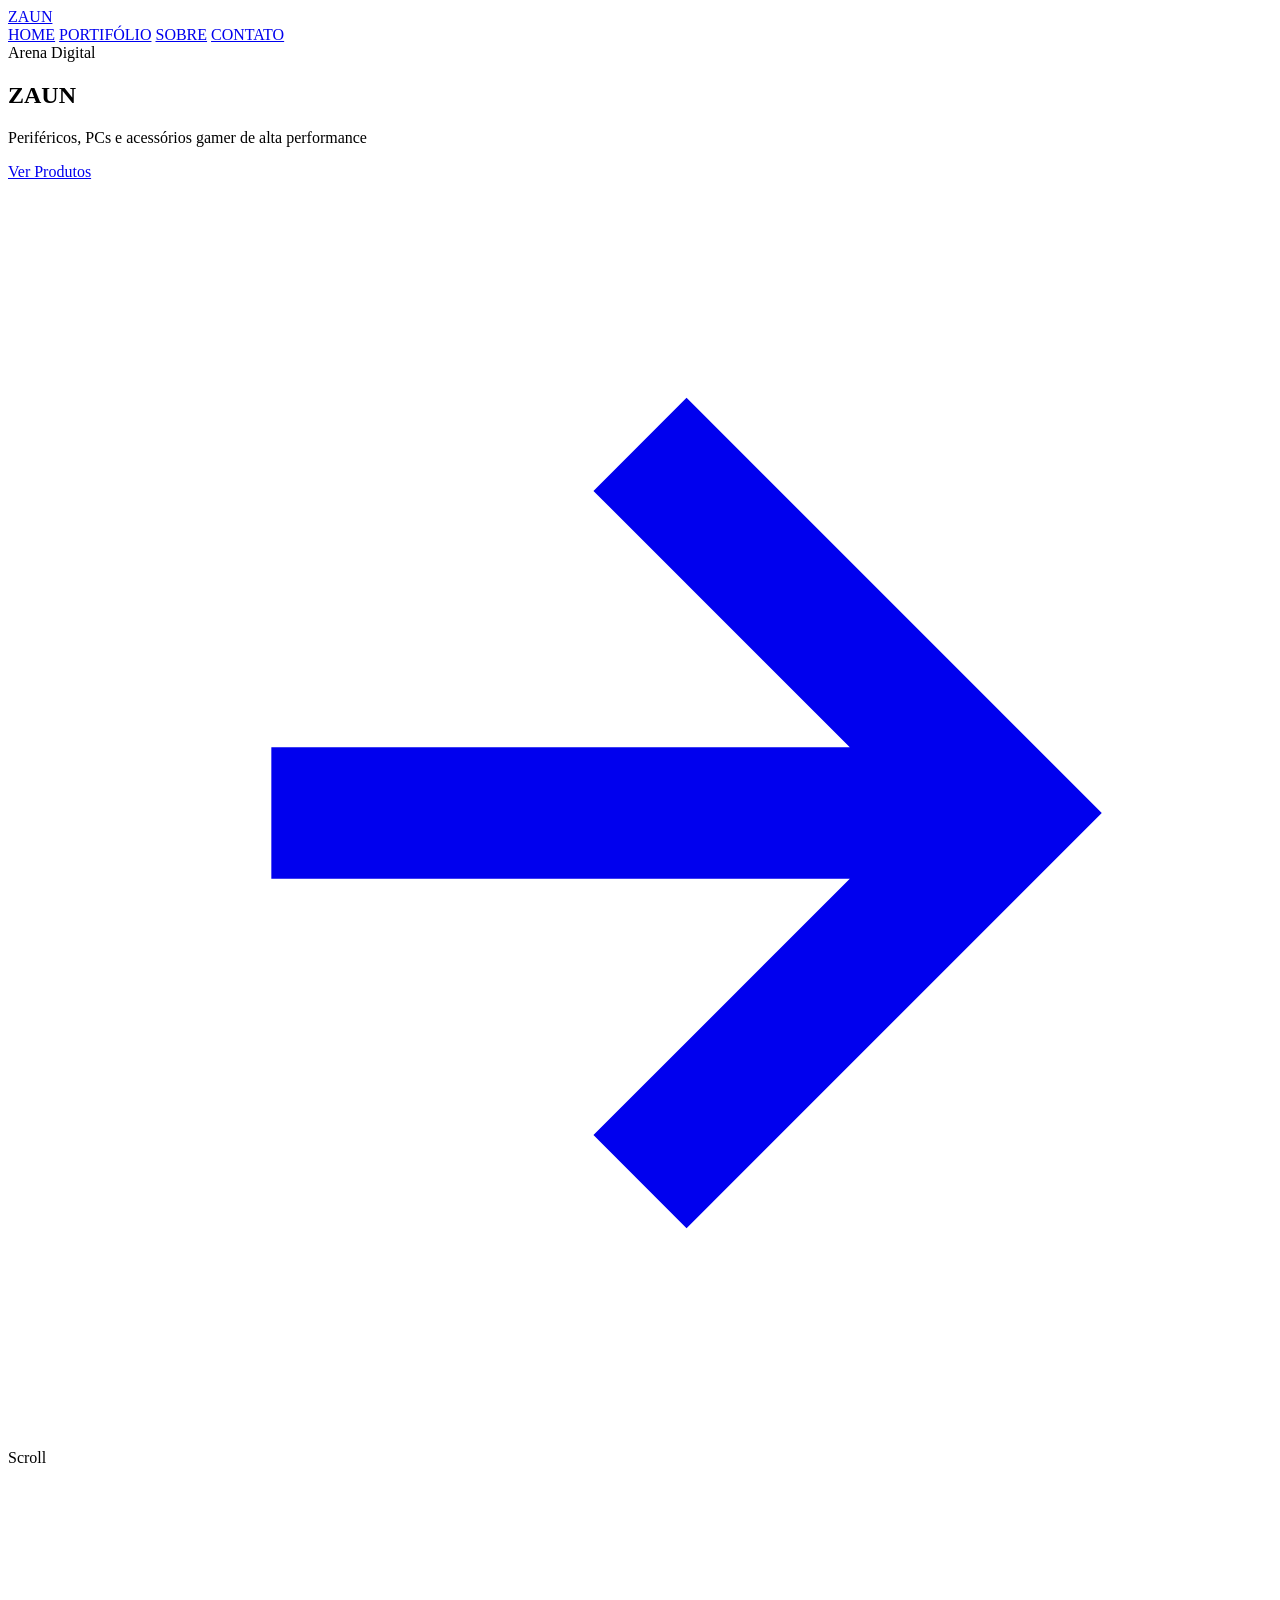
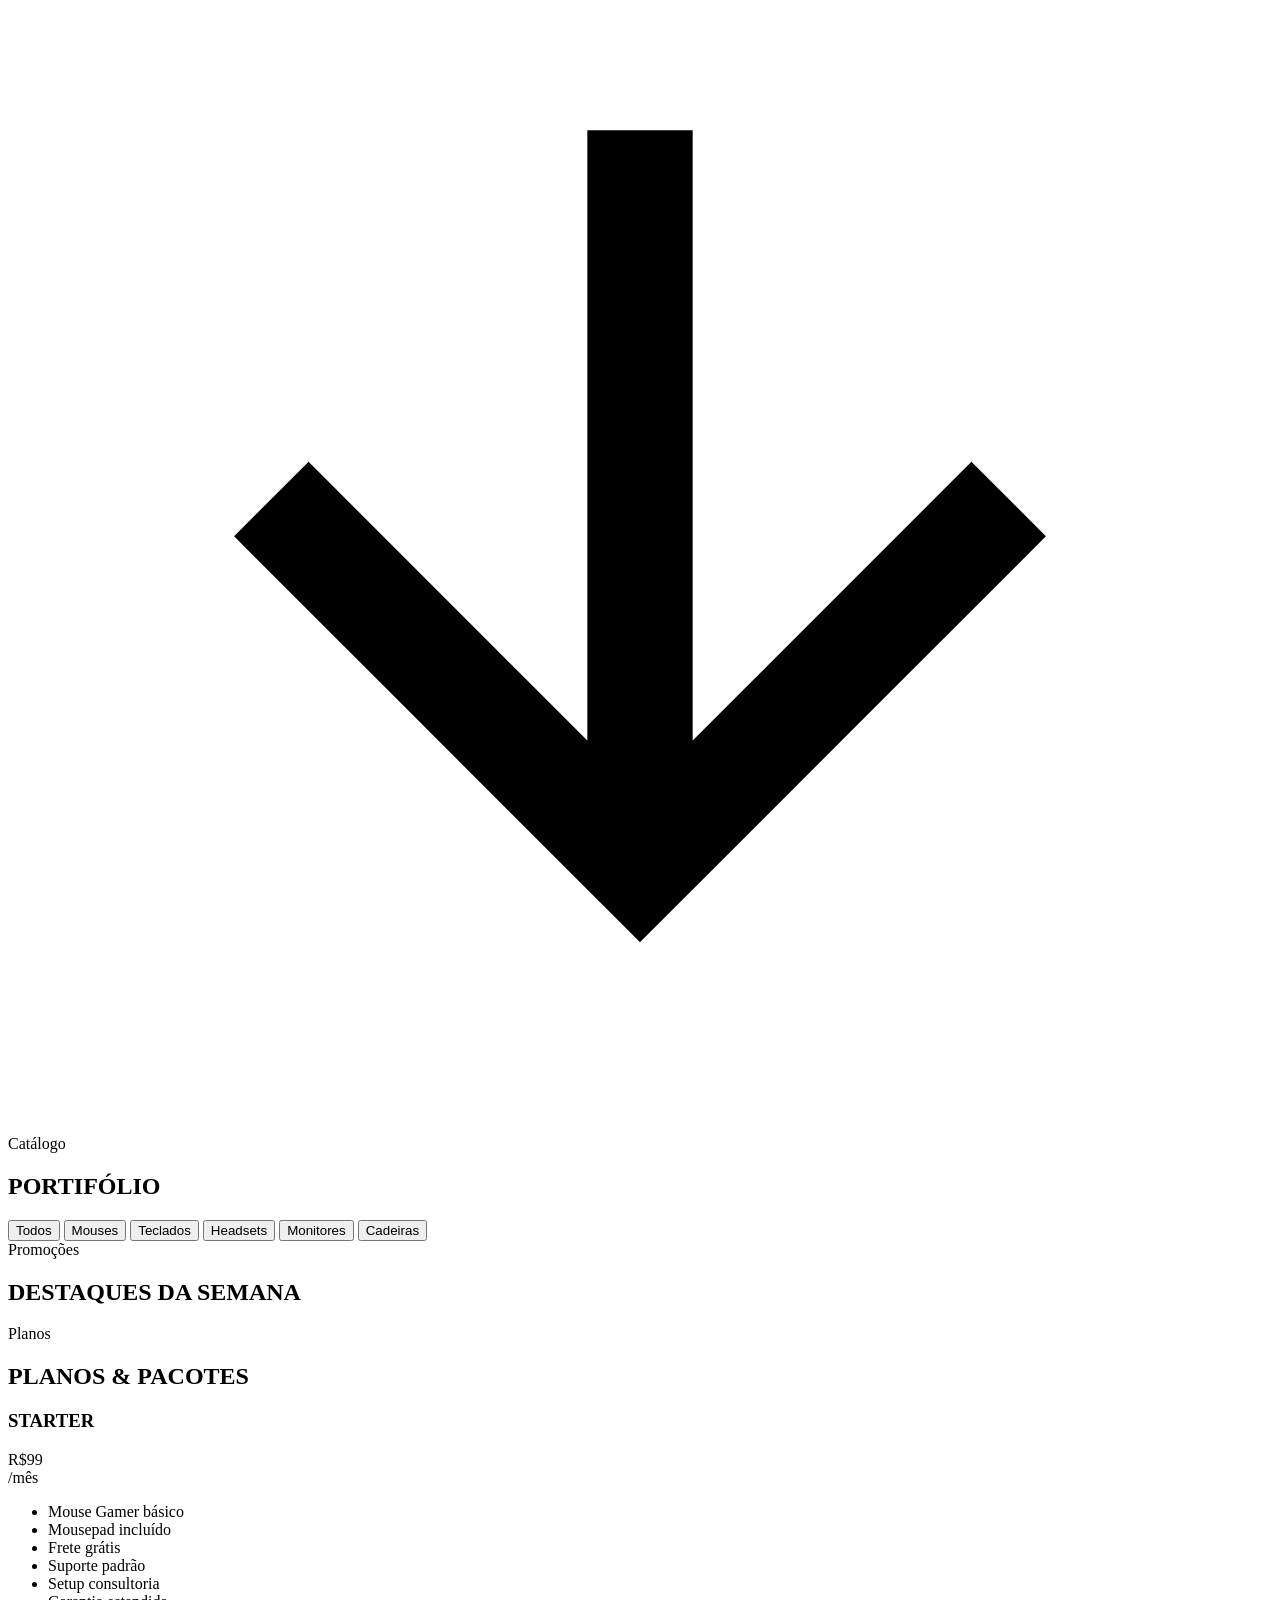
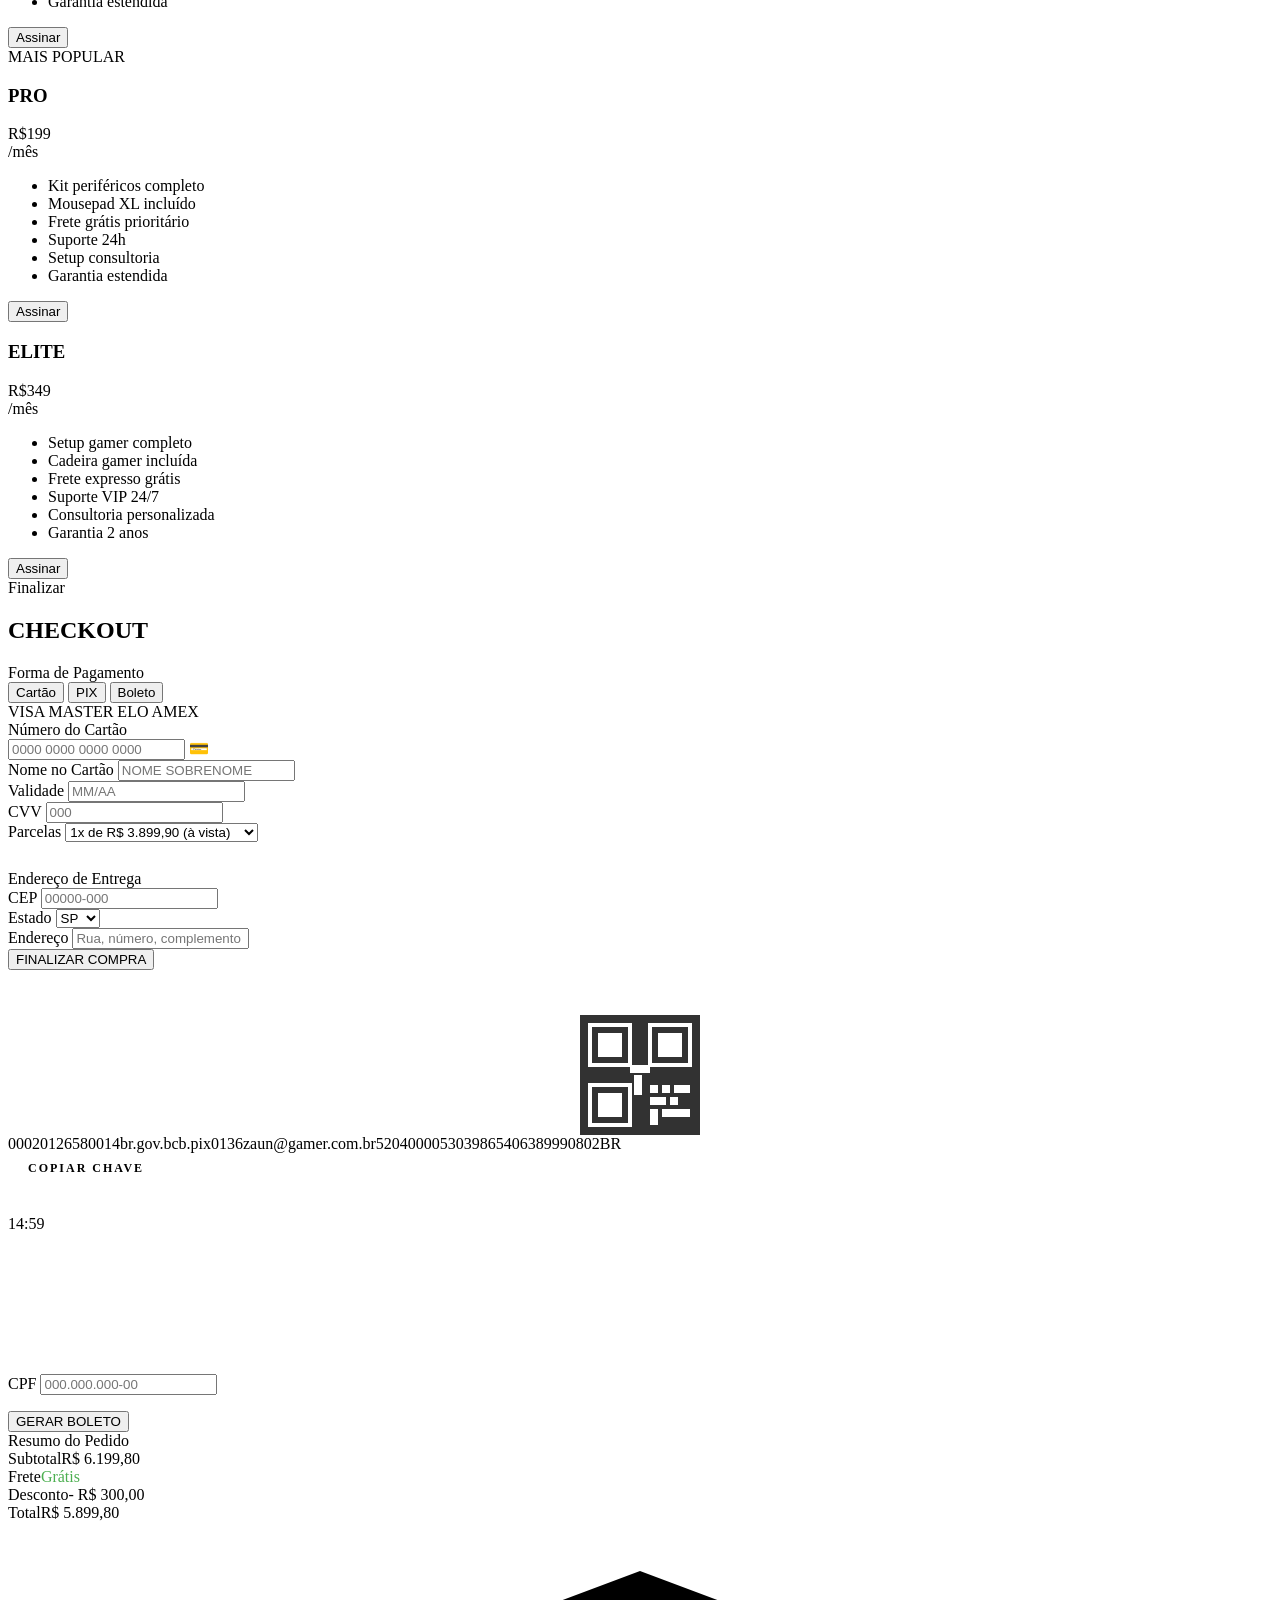
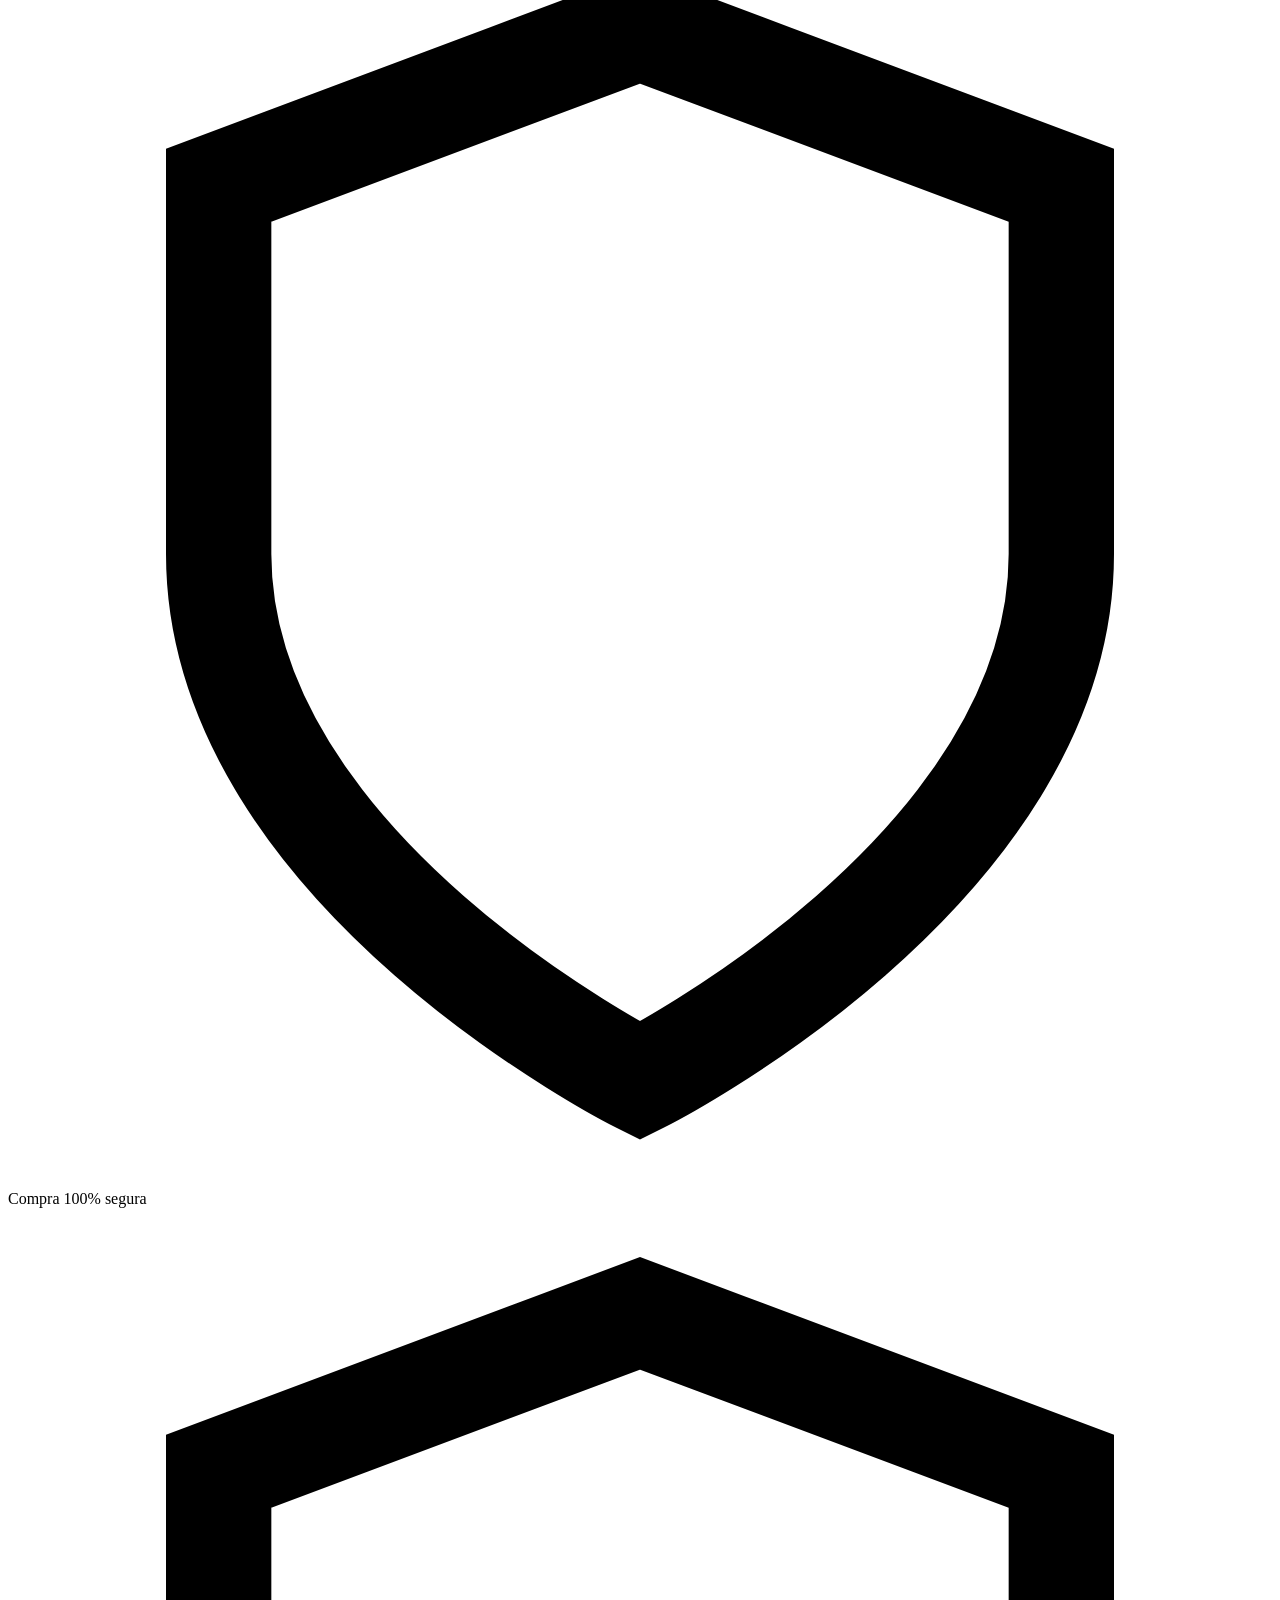
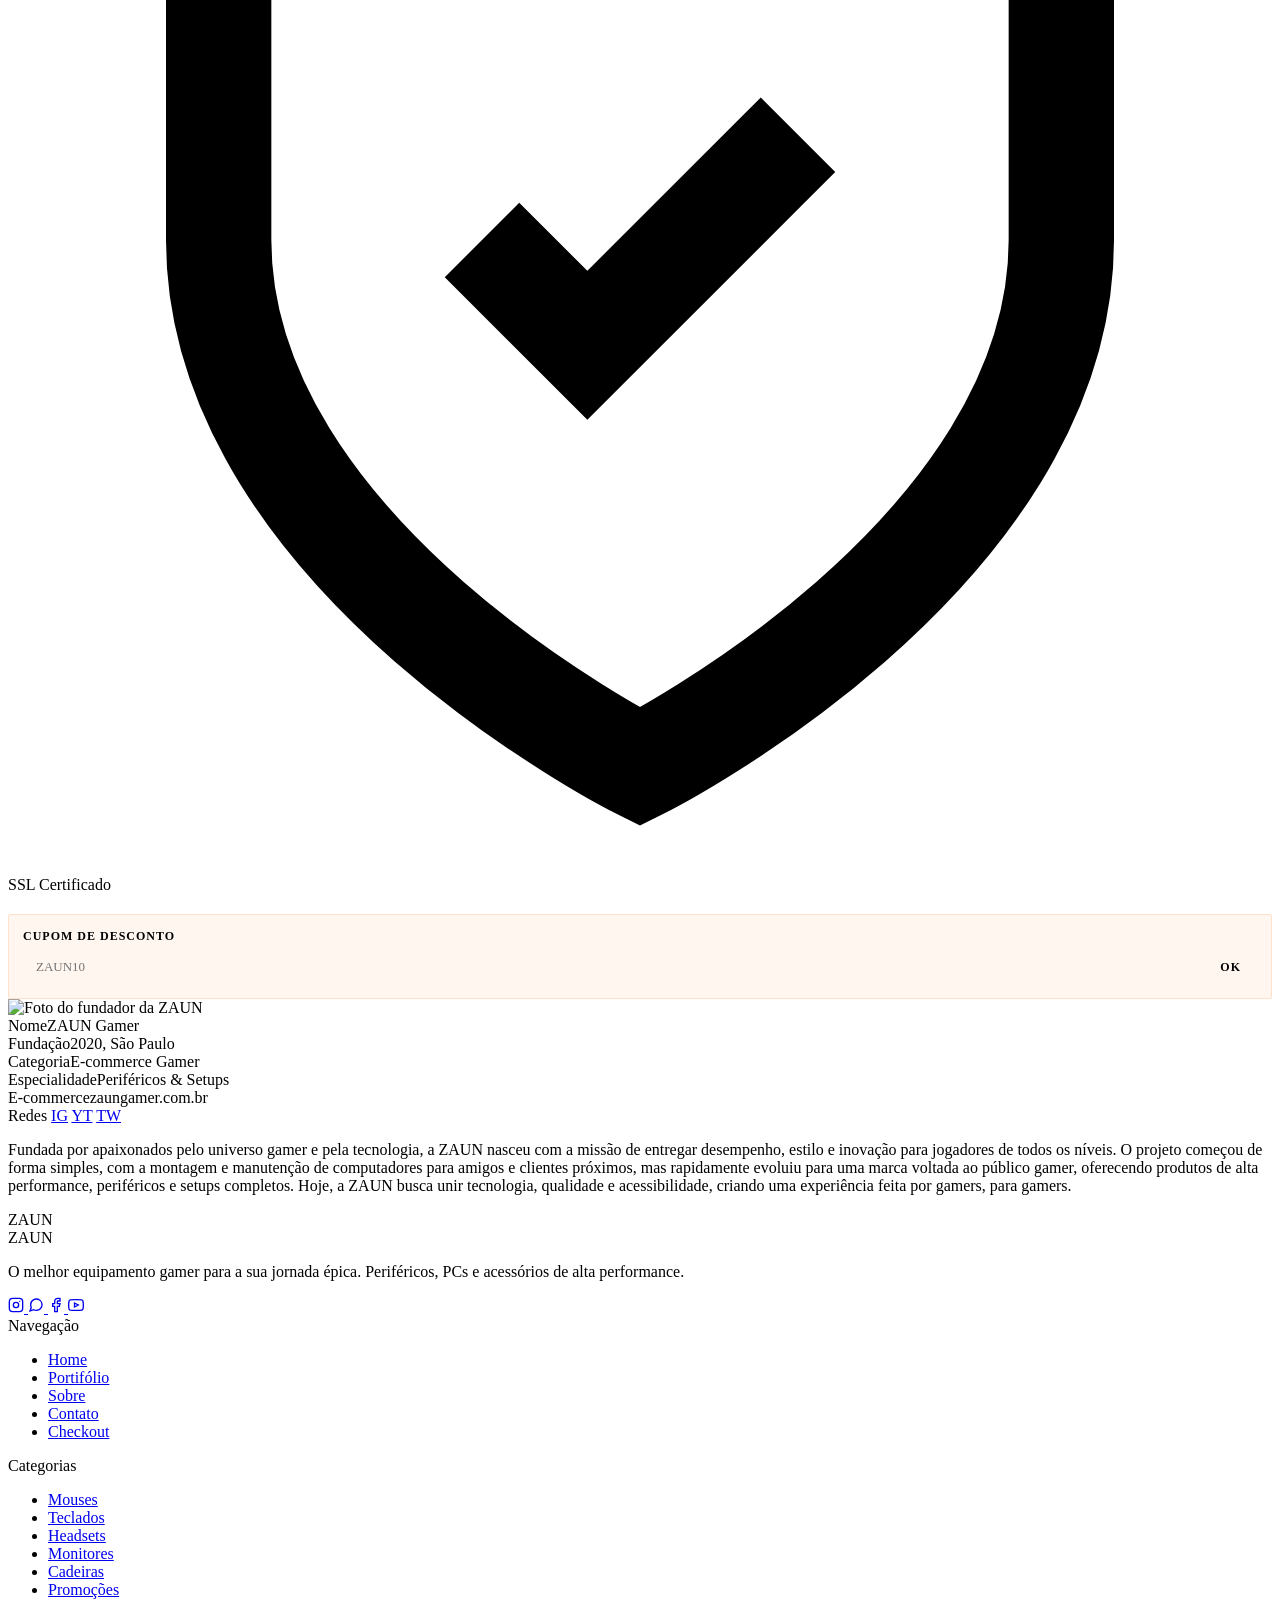
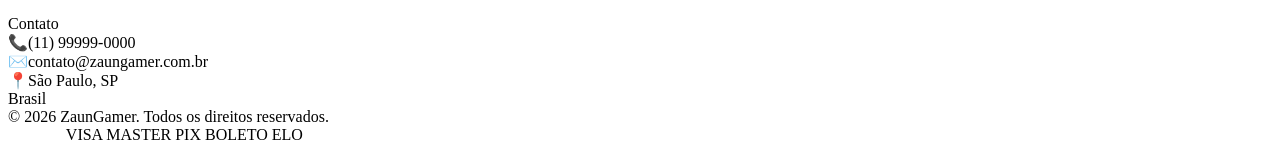
==== index.html @ 7a64accc "feat: adição da pagina inicial" ====
<!DOCTYPE html>
<html lang="pt-BR">
<head>
<meta charset="UTF-8"/>
<meta name="viewport" content="width=device-width, initial-scale=1.0"/>
<title>ZAUN Gamer</title>
<link rel="stylesheet" href="/src/css/style.css"/>
<link href="https://fonts.googleapis.com/css2?family=Righteous&family=Barlow:wght@300;400;500;600;700&family=Barlow+Condensed:wght@400;600;700&display=swap" rel="stylesheet"/>
<script>window.basePath = 'src/assets/';</script>
<script src="src/js/script.js" defer></script>
</head>
<body>

<!-- NAV -->
<nav>
  <a href="index.html" class="nav-logo">ZAUN</a>
  <div class="nav-links">
    <a href="index.html" class="active">HOME</a>
    <a href="./src/pages/portifolio.html">PORTIFÓLIO</a>
    <a href="#sobre">SOBRE</a>
    <a href="./src/pages/contato.html">CONTATO</a>
  </div>
</nav>

<!-- HERO -->
<section id="home">
  <div class="hero-bg"></div>
  <div class="hero-content">
    <div class="hero-tagline">Arena Digital</div>
    <h1 class="hero-title">ZAUN</h1>
    <p class="hero-subtitle">Periféricos, PCs e acessórios gamer de alta performance</p>
    <a href="./src/pages/portifolio.html" class="hero-cta">
      Ver Produtos
      <svg viewBox="0 0 24 24" fill="none" stroke="currentColor" stroke-width="2.5"><path d="M5 12h14M12 5l7 7-7 7"/></svg>
    </a>
  </div>
  <div class="hero-scroll">
    <span>Scroll</span>
    <svg viewBox="0 0 24 24" fill="none" stroke="currentColor" stroke-width="2"><path d="M12 5v14M5 12l7 7 7-7"/></svg>
  </div>
</section>

<!-- PORTFÓLIO -->
<section id="portfolio">
  <div class="section-header">
    <span class="section-tag">Catálogo</span>
    <h2 class="section-title">PORTIFÓLIO</h2>
    <div class="divider-line"></div>
  </div>
  <div class="filter-bar">
    <button class="filter-btn active" onclick="filterProducts('todos',this)">Todos</button>
    <button class="filter-btn" onclick="filterProducts('mouse',this)">Mouses</button>
    <button class="filter-btn" onclick="filterProducts('teclado',this)">Teclados</button>
    <button class="filter-btn" onclick="filterProducts('headset',this)">Headsets</button>
    <button class="filter-btn" onclick="filterProducts('monitor',this)">Monitores</button>
    <button class="filter-btn" onclick="filterProducts('cadeira',this)">Cadeiras</button>
  </div>
  <div class="products-grid" id="productsGrid"></div>
</section>

<!-- DESTAQUES DA SEMANA -->
<section id="destaques">
  <div class="section-header">
    <span class="section-tag">Promoções</span>
    <h2 class="section-title">DESTAQUES DA SEMANA</h2>
    <div class="divider-line"></div>
  </div>
  <div class="destaque-slider" id="destaqueSlider"></div>
</section>

<!-- TABELA DE PREÇOS -->
<section id="pricing">
  <div class="section-header">
    <span class="section-tag">Planos</span>
    <h2 class="section-title">PLANOS & PACOTES</h2>
    <div class="divider-line"></div>
  </div>
  <div class="pricing-grid">
    <div class="pricing-card">
      <h3 class="plan-name">STARTER</h3>
      <div class="plan-price">R$99</div>
      <div class="plan-period">/mês</div>
      <ul class="plan-features">
        <li>Mouse Gamer básico</li>
        <li>Mousepad incluído</li>
        <li>Frete grátis</li>
        <li>Suporte padrão</li>
        <li class="inactive">Setup consultoria</li>
        <li class="inactive">Garantia estendida</li>
      </ul>
      <button class="btn-plan">Assinar</button>
    </div>
    <div class="pricing-card featured">
      <div class="popular-badge">MAIS POPULAR</div>
      <h3 class="plan-name">PRO</h3>
      <div class="plan-price">R$199</div>
      <div class="plan-period">/mês</div>
      <ul class="plan-features">
        <li>Kit periféricos completo</li>
        <li>Mousepad XL incluído</li>
        <li>Frete grátis prioritário</li>
        <li>Suporte 24h</li>
        <li>Setup consultoria</li>
        <li class="inactive">Garantia estendida</li>
      </ul>
      <button class="btn-plan">Assinar</button>
    </div>
    <div class="pricing-card">
      <h3 class="plan-name">ELITE</h3>
      <div class="plan-price">R$349</div>
      <div class="plan-period">/mês</div>
      <ul class="plan-features">
        <li>Setup gamer completo</li>
        <li>Cadeira gamer incluída</li>
        <li>Frete expresso grátis</li>
        <li>Suporte VIP 24/7</li>
        <li>Consultoria personalizada</li>
        <li>Garantia 2 anos</li>
      </ul>
      <button class="btn-plan">Assinar</button>
    </div>
  </div>
</section>

<!-- CHECKOUT -->
<section id="checkout">
  <div class="section-header">
    <span class="section-tag">Finalizar</span>
    <h2 class="section-title">CHECKOUT</h2>
    <div class="divider-line"></div>
  </div>
  <div class="checkout-grid">
    <div class="checkout-left">
      <div class="block-title">Forma de Pagamento</div>
      <div class="pay-methods">
        <button class="pay-tab active" onclick="switchPay('cartao',this)">Cartão</button>
        <button class="pay-tab" onclick="switchPay('pix',this)">PIX</button>
        <button class="pay-tab" onclick="switchPay('boleto',this)">Boleto</button>
      </div>
      <!-- CARTÃO -->
      <div id="payCartao">
        <div class="pay-icons">
          <span class="pay-icon">VISA</span>
          <span class="pay-icon">MASTER</span>
          <span class="pay-icon">ELO</span>
          <span class="pay-icon">AMEX</span>
        </div>
        <div class="form-row full">
          <div class="form-group">
            <label>Número do Cartão</label>
            <div class="card-number-wrap">
              <input type="text" placeholder="0000 0000 0000 0000" maxlength="19" id="cardNum" oninput="formatCard(this)"/>
              <span class="card-chip">💳</span>
            </div>
          </div>
        </div>
        <div class="form-row full">
          <div class="form-group">
            <label>Nome no Cartão</label>
            <input type="text" placeholder="NOME SOBRENOME"/>
          </div>
        </div>
        <div class="form-row">
          <div class="form-group">
            <label>Validade</label>
            <input type="text" placeholder="MM/AA" maxlength="5" oninput="formatDate(this)"/>
          </div>
          <div class="form-group">
            <label>CVV</label>
            <input type="text" placeholder="000" maxlength="4"/>
          </div>
        </div>
        <div class="form-row full">
          <div class="form-group">
            <label>Parcelas</label>
            <select>
              <option>1x de R$ 3.899,90 (à vista)</option>
              <option>2x de R$ 1.949,95 sem juros</option>
              <option>3x de R$ 1.299,97 sem juros</option>
              <option>5x de R$ 779,98 sem juros</option>
              <option>10x de R$ 389,99 sem juros</option>
              <option>12x de R$ 324,99 sem juros</option>
            </select>
          </div>
        </div>
        <div class="block-title" style="margin-top:28px;">Endereço de Entrega</div>
        <div class="form-row">
          <div class="form-group">
            <label>CEP</label>
            <input type="text" placeholder="00000-000" maxlength="9"/>
          </div>
          <div class="form-group">
            <label>Estado</label>
            <select><option>SP</option><option>RJ</option><option>MG</option><option>RS</option></select>
          </div>
        </div>
        <div class="form-row full">
          <div class="form-group">
            <label>Endereço</label>
            <input type="text" placeholder="Rua, número, complemento"/>
          </div>
        </div>
        <button class="btn-checkout">FINALIZAR COMPRA</button>
      </div>
      <!-- PIX -->
      <div id="payPix" class="pix-section">
        <p style="font-size:13px;color:rgba(255,255,255,0.5);margin-bottom:16px;">Escaneie o QR Code ou copie a chave PIX:</p>
        <svg width="120" height="120" viewBox="0 0 120 120" style="margin:0 auto;display:block;filter:invert(1);opacity:0.8;">
          <rect width="120" height="120" fill="white"/>
          <rect x="10" y="10" width="40" height="40" fill="none" stroke="black" stroke-width="4"/>
          <rect x="18" y="18" width="24" height="24" fill="black"/>
          <rect x="70" y="10" width="40" height="40" fill="none" stroke="black" stroke-width="4"/>
          <rect x="78" y="18" width="24" height="24" fill="black"/>
          <rect x="10" y="70" width="40" height="40" fill="none" stroke="black" stroke-width="4"/>
          <rect x="18" y="78" width="24" height="24" fill="black"/>
          <rect x="70" y="70" width="8" height="8" fill="black"/>
          <rect x="82" y="70" width="8" height="8" fill="black"/>
          <rect x="94" y="70" width="16" height="8" fill="black"/>
          <rect x="70" y="82" width="16" height="8" fill="black"/>
          <rect x="90" y="82" width="8" height="8" fill="black"/>
          <rect x="70" y="94" width="8" height="16" fill="black"/>
          <rect x="82" y="94" width="28" height="8" fill="black"/>
          <rect x="50" y="50" width="20" height="8" fill="black"/>
          <rect x="54" y="60" width="8" height="20" fill="black"/>
        </svg>
        <div class="pix-code">00020126580014br.gov.bcb.pix0136zaun@gamer.com.br5204000053039865406389990802BR</div>
        <button style="background:transparent;border:1px solid var(--orange);color:var(--orange);padding:8px 20px;font-family:var(--font-cond);font-size:12px;font-weight:700;letter-spacing:2px;cursor:pointer;border-radius:2px;margin-bottom:16px;">COPIAR CHAVE</button>
        <div style="font-size:12px;color:rgba(255,255,255,0.4);">Aguardando pagamento...</div>
        <div class="pix-timer" id="pixTimer">14:59</div>
        <div style="font-size:11px;color:rgba(255,255,255,0.3);">O código expira em</div>
      </div>
      <!-- BOLETO -->
      <div id="payBoleto" class="boleto-section">
        <p style="font-size:13px;color:rgba(255,255,255,0.5);margin-bottom:16px;">Seu boleto será gerado após confirmação.</p>
        <div style="font-size:12px;color:rgba(255,255,255,0.35);line-height:1.8;">
          ✓ Vencimento em 3 dias úteis<br>
          ✓ Compensação em até 2 dias úteis<br>
          ✓ Disponível em qualquer banco
        </div>
        <div class="form-row full" style="margin-top:20px;">
          <div class="form-group">
            <label>CPF</label>
            <input type="text" placeholder="000.000.000-00" maxlength="14"/>
          </div>
        </div>
        <button class="btn-checkout" style="margin-top:16px;">GERAR BOLETO</button>
      </div>
    </div>
    <!-- RIGHT: Resumo -->
    <div class="checkout-right">
      <div class="block-title">Resumo do Pedido</div>
      <div id="orderItems"></div>
      <div class="order-totals">
        <div class="total-row"><span>Subtotal</span><span>R$ 6.199,80</span></div>
        <div class="total-row"><span>Frete</span><span style="color:#4caf50;">Grátis</span></div>
        <div class="total-row"><span>Desconto</span><span style="color:var(--orange-light);">- R$ 300,00</span></div>
        <div class="total-row main"><span>Total</span><span>R$ 5.899,80</span></div>
      </div>
      <div class="security-badges">
        <div class="sec-badge">
          <svg viewBox="0 0 24 24" fill="none" stroke="currentColor" stroke-width="2"><path d="M12 22s8-4 8-10V5l-8-3-8 3v7c0 6 8 10 8 10z"/></svg>
          Compra 100% segura
        </div>
        <div class="sec-badge">
          <svg viewBox="0 0 24 24" fill="none" stroke="currentColor" stroke-width="2"><path d="M12 22s8-4 8-10V5l-8-3-8 3v7c0 6 8 10 8 10z"/><path d="M9 12l2 2 4-4"/></svg>
          SSL Certificado
        </div>
      </div>
      <div style="margin-top:20px;padding:14px;background:rgba(255,107,0,0.06);border:1px solid rgba(255,107,0,0.15);border-radius:2px;">
        <div style="font-family:var(--font-cond);font-size:12px;font-weight:700;letter-spacing:1px;color:var(--orange);margin-bottom:6px;">CUPOM DE DESCONTO</div>
        <div style="display:flex;gap:8px;">
          <input type="text" placeholder="ZAUN10" style="flex:1;background:rgba(255,255,255,0.04);border:1px solid rgba(255,255,255,0.1);border-radius:2px;padding:8px 12px;color:var(--white);font-family:var(--font-body);font-size:13px;outline:none;"/>
          <button style="padding:8px 16px;background:var(--orange);color:var(--dark);font-family:var(--font-cond);font-size:12px;font-weight:700;letter-spacing:1px;border:none;border-radius:2px;cursor:pointer;">OK</button>
        </div>
      </div>
    </div>
  </div>
</section>

<!-- SOBRE -->
<section id="sobre" class="sobre-section">
  <div class="sobre-left">
    <div class="sobre-img-wrap">
      <img src="src/assets/sobre-homem.jpg" alt="Foto do fundador da ZAUN" class="sobre-img"/>
      <div class="sobre-img-placeholder"></div>
    </div>
    <div class="sobre-info-card">
      <div class="sobre-info-row"><span class="info-label">Nome</span><span class="info-value">ZAUN Gamer</span></div>
      <div class="sobre-info-row"><span class="info-label">Fundação</span><span class="info-value">2020, São Paulo</span></div>
      <div class="sobre-info-row"><span class="info-label">Categoria</span><span class="info-value">E-commerce Gamer</span></div>
      <div class="sobre-info-row"><span class="info-label">Especialidade</span><span class="info-value">Periféricos & Setups</span></div>
      <div class="sobre-info-row"><span class="info-label">E-commerce</span><span class="info-value">zaungamer.com.br</span></div>
      <div class="sobre-info-row"><span class="info-label">Redes</span>
        <span class="info-value">
          <a href="#" class="sobre-social">IG</a>
          <a href="#" class="sobre-social">YT</a>
          <a href="#" class="sobre-social">TW</a>
        </span>
      </div>
    </div>
    <div class="sobre-texto">
      <p>Fundada por apaixonados pelo universo gamer e pela tecnologia, a ZAUN nasceu com a missão de entregar desempenho, estilo e inovação para jogadores de todos os níveis. O projeto começou de forma simples, com a montagem e manutenção de computadores para amigos e clientes próximos, mas rapidamente evoluiu para uma marca voltada ao público gamer, oferecendo produtos de alta performance, periféricos e setups completos. Hoje, a ZAUN busca unir tecnologia, qualidade e acessibilidade, criando uma experiência feita por gamers, para gamers.</p>
    </div>
  </div>
  <div class="sobre-right">
    <div class="sobre-bg-glow"></div>
    <div class="sobre-logo-giant">ZAUN</div>
  </div>
</section>

<!-- FOOTER -->
<footer>
  <div class="footer-grid">
    <div class="footer-brand">
      <div class="footer-logo">ZAUN</div>
      <p class="footer-desc">O melhor equipamento gamer para a sua jornada épica. Periféricos, PCs e acessórios de alta performance.</p>
      <div class="social-links">
        <a href="#" class="social-btn" aria-label="Instagram">
          <svg width="16" height="16" viewBox="0 0 24 24" fill="none" stroke="currentColor" stroke-width="2"><rect x="2" y="2" width="20" height="20" rx="5"/><circle cx="12" cy="12" r="4"/><circle cx="17.5" cy="6.5" r="1" fill="currentColor" stroke="none"/></svg>
        </a>
        <a href="#" class="social-btn" aria-label="WhatsApp">
          <svg width="16" height="16" viewBox="0 0 24 24" fill="none" stroke="currentColor" stroke-width="2"><path d="M21 11.5a8.38 8.38 0 0 1-.9 3.8 8.5 8.5 0 0 1-7.6 4.7 8.38 8.38 0 0 1-3.8-.9L3 21l1.9-5.7a8.38 8.38 0 0 1-.9-3.8 8.5 8.5 0 0 1 4.7-7.6 8.38 8.38 0 0 1 3.8-.9h.5a8.48 8.48 0 0 1 8 8v.5z"/></svg>
        </a>
        <a href="#" class="social-btn" aria-label="Facebook">
          <svg width="16" height="16" viewBox="0 0 24 24" fill="none" stroke="currentColor" stroke-width="2"><path d="M18 2h-3a5 5 0 0 0-5 5v3H7v4h3v8h4v-8h3l1-4h-4V7a1 1 0 0 1 1-1h3z"/></svg>
        </a>
        <a href="#" class="social-btn" aria-label="YouTube">
          <svg width="16" height="16" viewBox="0 0 24 24" fill="none" stroke="currentColor" stroke-width="2"><path d="M22.54 6.42a2.78 2.78 0 0 0-1.95-1.96C18.88 4 12 4 12 4s-6.88 0-8.59.46a2.78 2.78 0 0 0-1.95 1.96A29 29 0 0 0 1 12a29 29 0 0 0 .46 5.58A2.78 2.78 0 0 0 3.41 19.6C5.12 20 12 20 12 20s6.88 0 8.59-.46a2.78 2.78 0 0 0 1.95-1.95A29 29 0 0 0 23 12a29 29 0 0 0-.46-5.58z"/><polygon points="9.75 15.02 15.5 12 9.75 8.98 9.75 15.02"/></svg>
        </a>
      </div>
    </div>
    <div>
      <div class="footer-col-title">Navegação</div>
      <ul class="footer-links">
        <li><a href="index.html">Home</a></li>
        <li><a href="./src/pages/portifolio.html">Portifólio</a></li>
        <li><a href="./src/pages/sobre.html">Sobre</a></li>
        <li><a href="./src/pages/contato.html">Contato</a></li>
        <li><a href="#checkout">Checkout</a></li>
      </ul>
    </div>
    <div>
      <div class="footer-col-title">Categorias</div>
      <ul class="footer-links">
        <li><a href="#">Mouses</a></li>
        <li><a href="#">Teclados</a></li>
        <li><a href="#">Headsets</a></li>
        <li><a href="#">Monitores</a></li>
        <li><a href="#">Cadeiras</a></li>
        <li><a href="#">Promoções</a></li>
      </ul>
    </div>
    <div>
      <div class="footer-col-title">Contato</div>
      <div class="footer-contact-item"><span class="contact-icon">📞</span><span class="contact-text">(11) 99999-0000</span></div>
      <div class="footer-contact-item"><span class="contact-icon">✉️</span><span class="contact-text">contato@zaungamer.com.br</span></div>
      <div class="footer-contact-item"><span class="contact-icon">📍</span><span class="contact-text">São Paulo, SP<br>Brasil</span></div>
    </div>
  </div>
  <div class="footer-bottom">
    <span class="copyright">© 2026 ZaunGamer. Todos os direitos reservados.</span>
    <div class="footer-payments">
      <span style="font-size:11px;color:rgba(255,255,255,0.2);margin-right:4px;">Aceitamos:</span>
      <span class="payment-badge">VISA</span>
      <span class="payment-badge">MASTER</span>
      <span class="payment-badge">PIX</span>
      <span class="payment-badge">BOLETO</span>
      <span class="payment-badge">ELO</span>
    </div>
  </div>
</footer>
</body>
</html>
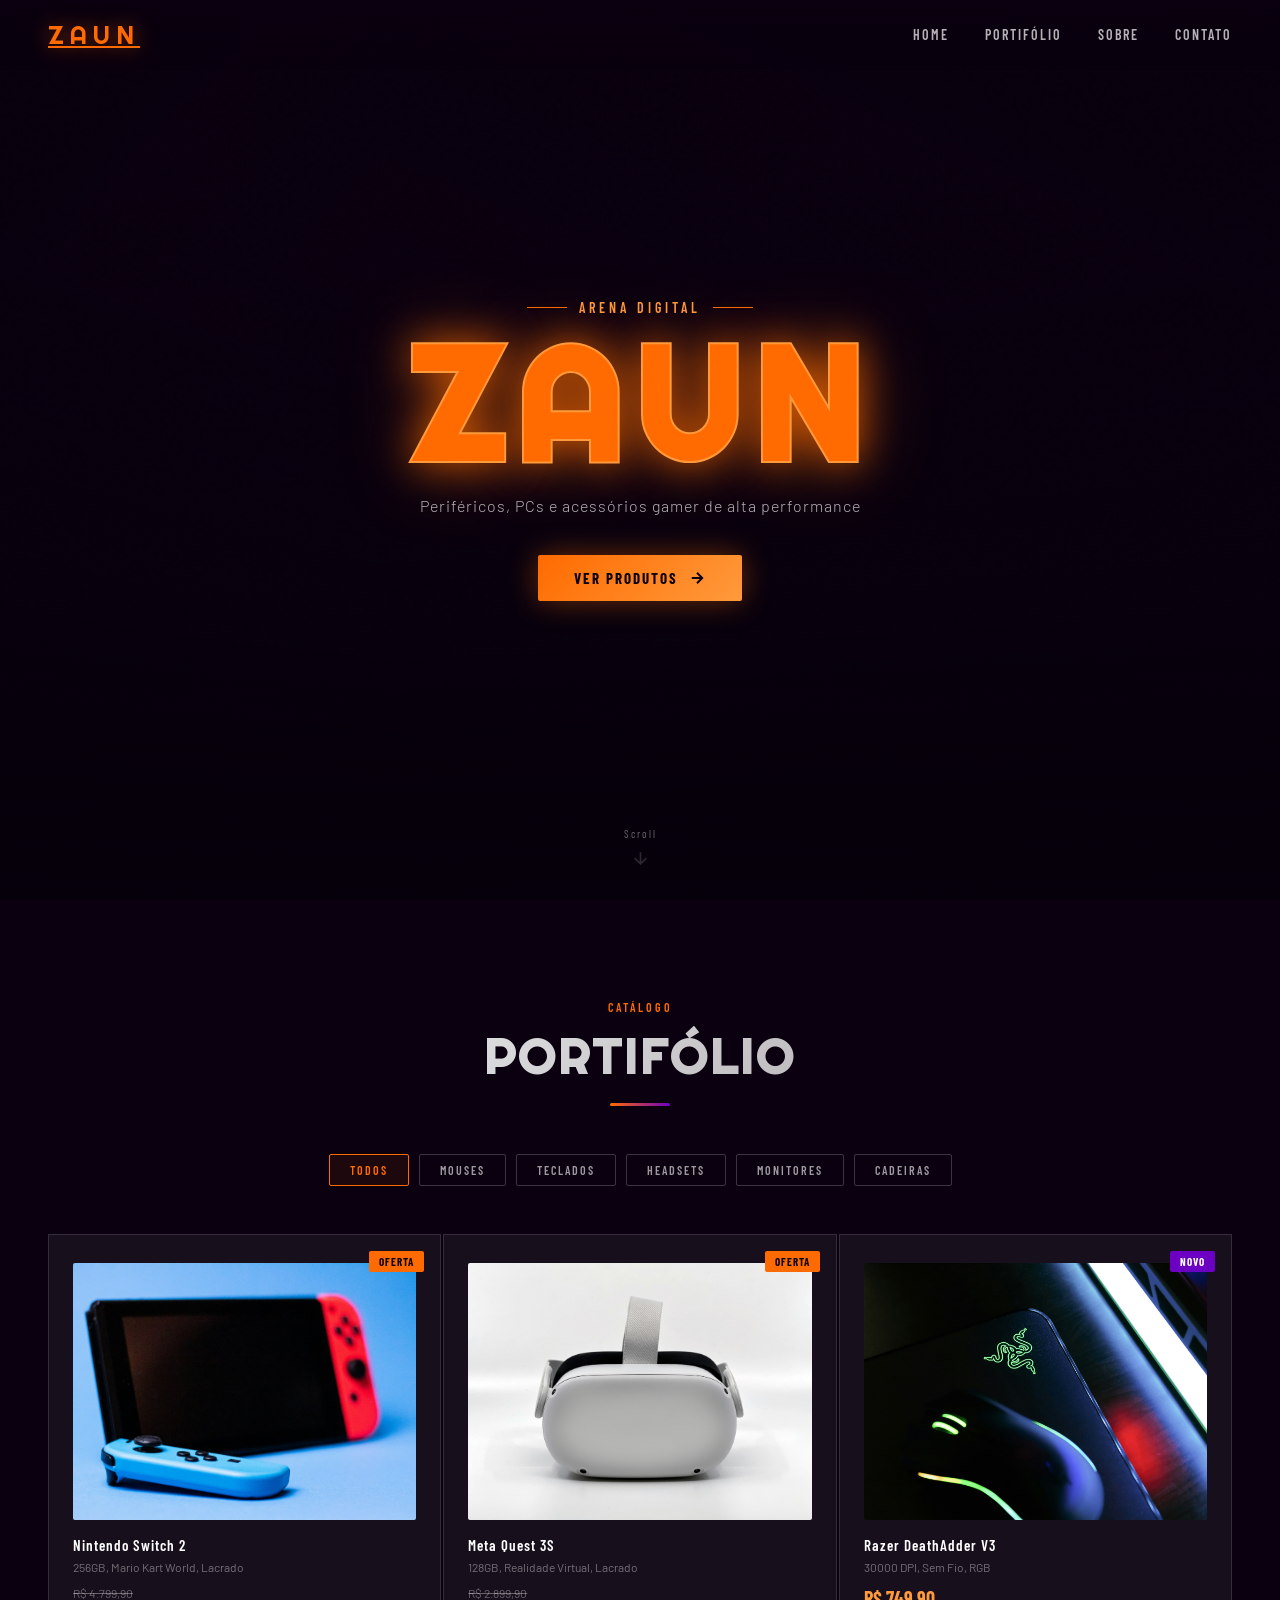
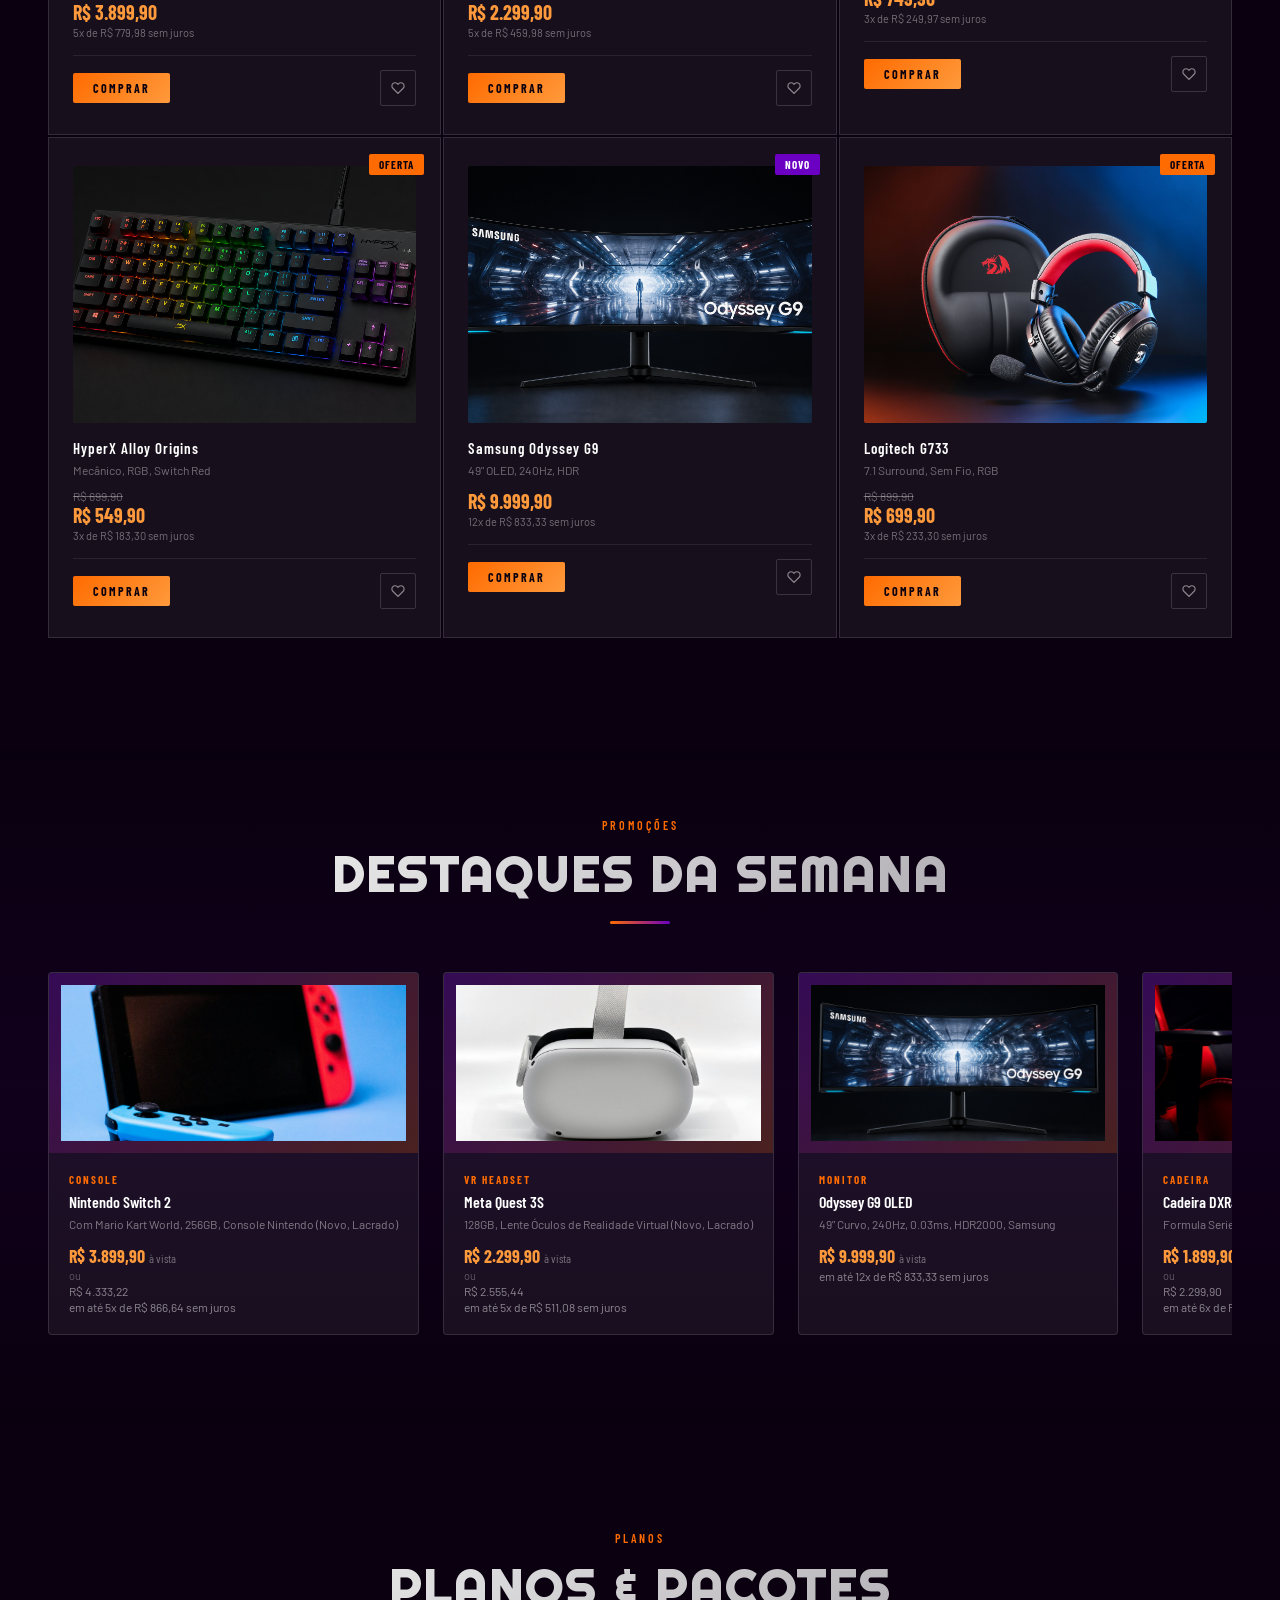
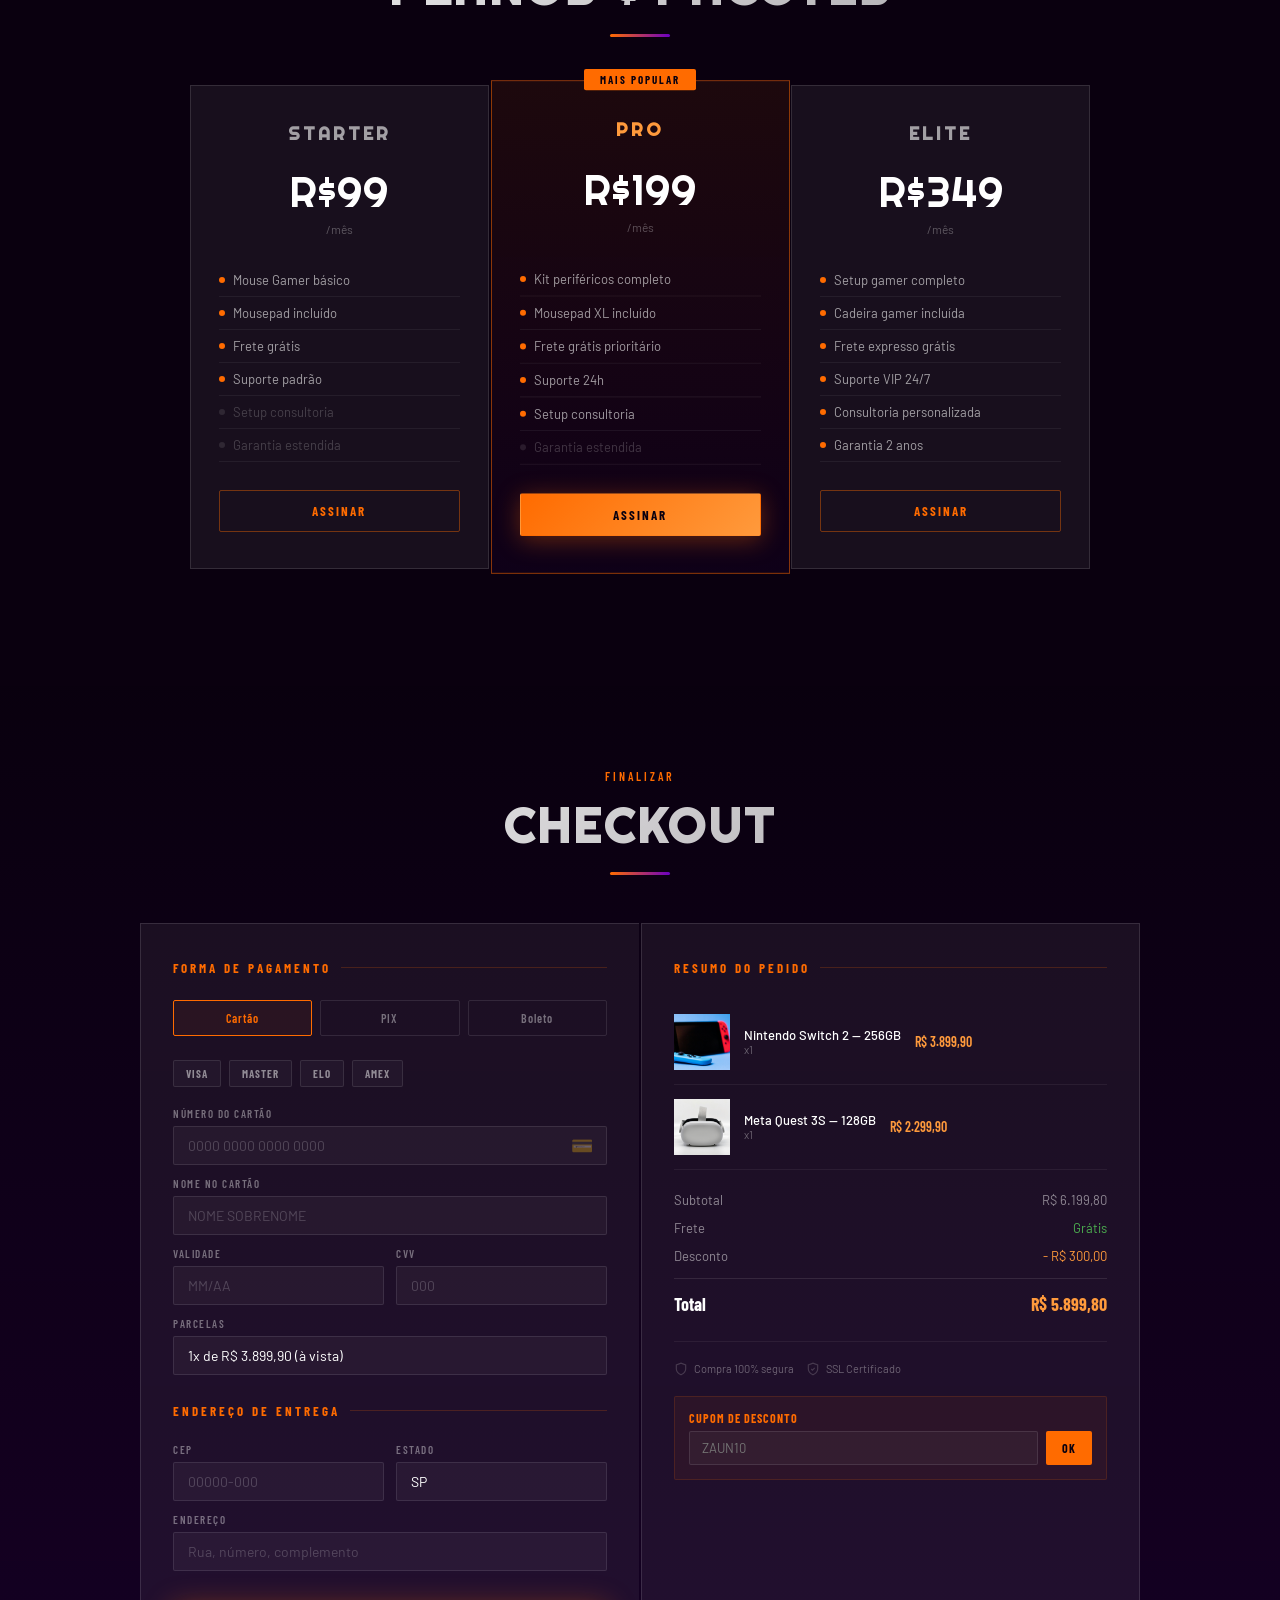
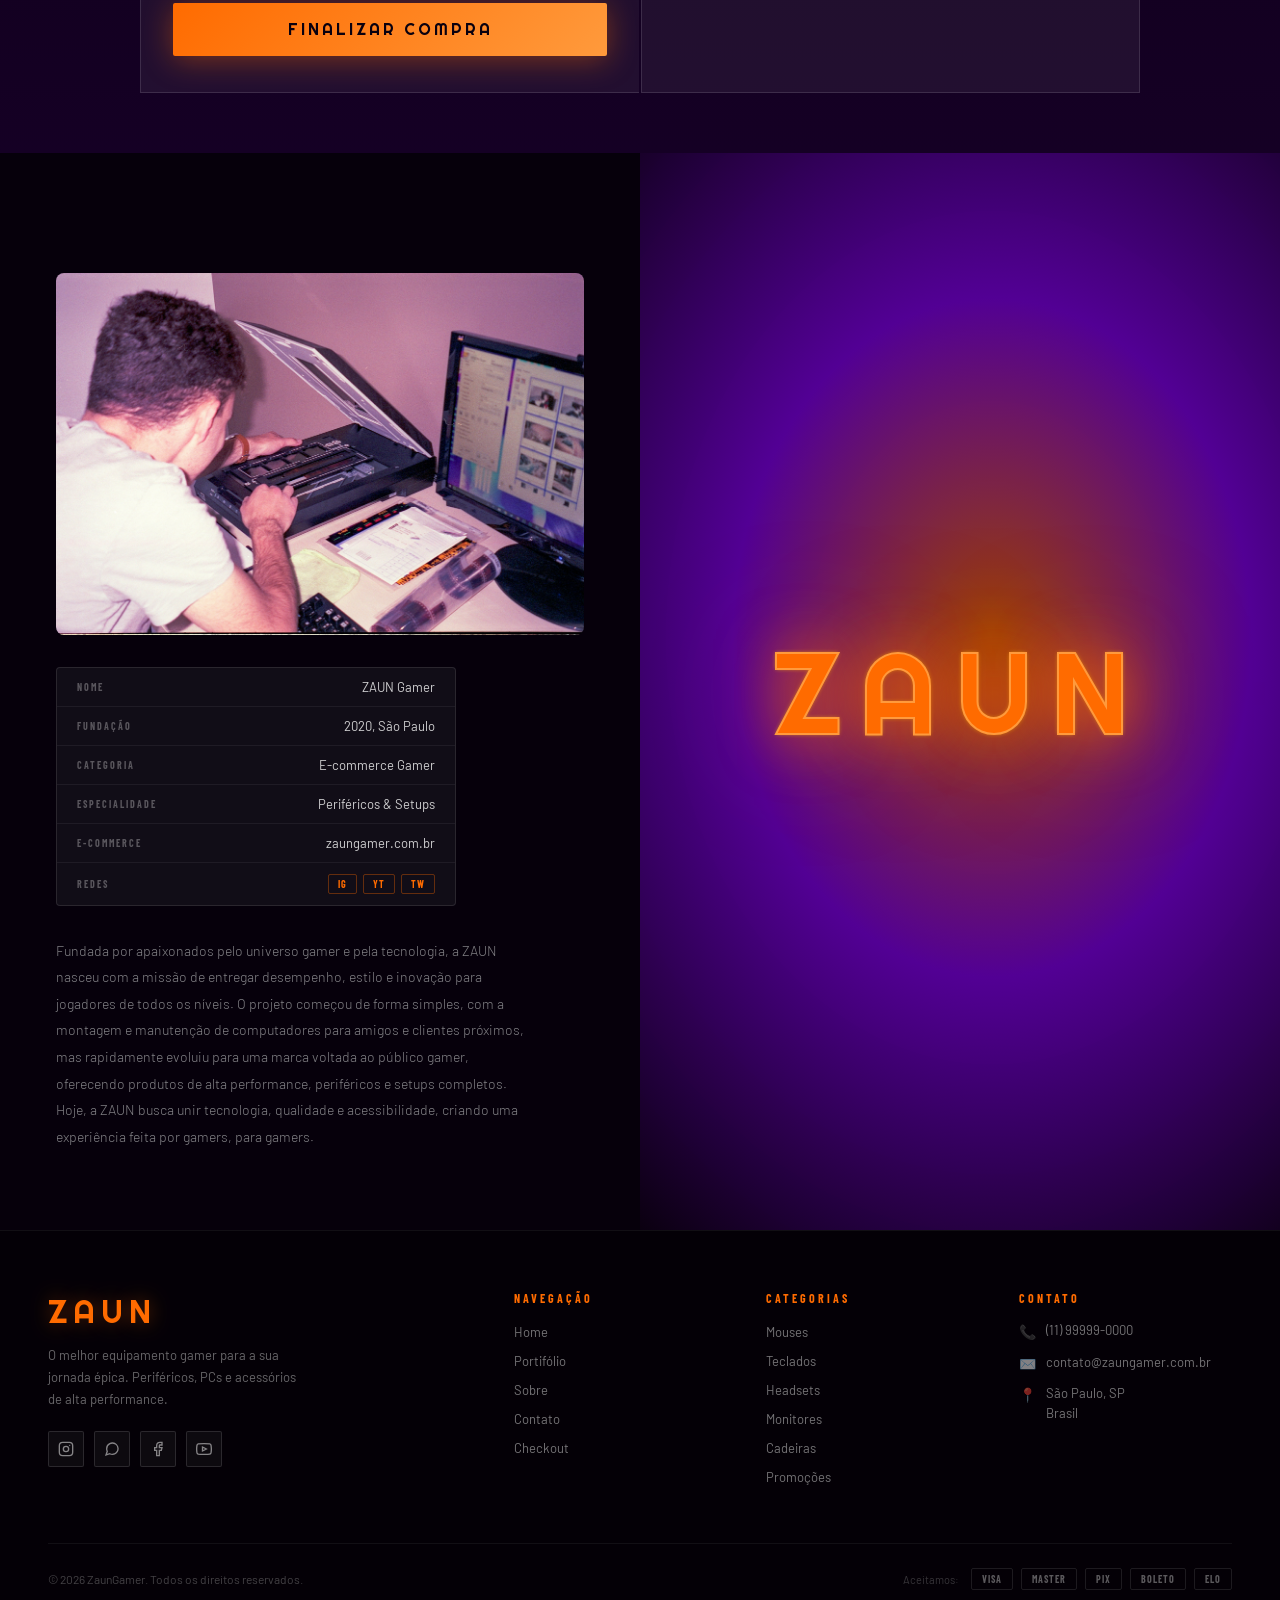
==== commit 37c8bea9: "Fix stylesheet link path in index.html" ====
--- a/index.html
+++ b/index.html
@@ -4,7 +4,7 @@
 <meta charset="UTF-8"/>
 <meta name="viewport" content="width=device-width, initial-scale=1.0"/>
 <title>ZAUN Gamer</title>
-<link rel="stylesheet" href="/src/css/style.css"/>
+<link rel="stylesheet" href="src/css/style.css"/>
 <link href="https://fonts.googleapis.com/css2?family=Righteous&family=Barlow:wght@300;400;500;600;700&family=Barlow+Condensed:wght@400;600;700&display=swap" rel="stylesheet"/>
 <script>window.basePath = 'src/assets/';</script>
 <script src="src/js/script.js" defer></script>
@@ -370,4 +370,4 @@
   </div>
 </footer>
 </body>
-</html>+</html>
--- a/src/css/style.css
+++ b/src/css/style.css
@@ -0,0 +1,712 @@
+*,*::before,*::after{box-sizing:border-box;margin:0;padding:0;}
+:root{
+  --orange:#ff6b00;
+  --orange-light:#ff9a3c;
+  --purple:#6b00c2;
+  --white:#ffffff;
+  --dark:#0a000f;
+  --card-bg:rgba(255,255,255,0.06);
+  --card-border:rgba(255,255,255,0.12);
+  --font-display:'Righteous',cursive;
+  --font-body:'Barlow',sans-serif;
+  --font-cond:'Barlow Condensed',sans-serif;
+}
+html{scroll-behavior:smooth;}
+body{background:var(--dark);color:var(--white);font-family:var(--font-body);overflow-x:hidden;}
+
+body::before{
+  content:'';position:fixed;inset:0;
+  background-image:url("data:image/svg+xml,%3Csvg viewBox='0 0 200 200' xmlns='http://www.w3.org/2000/svg'%3E%3Cfilter id='n'%3E%3CfeTurbulence type='fractalNoise' baseFrequency='0.9' numOctaves='4' stitchTiles='stitch'/%3E%3C/filter%3E%3Crect width='100%25' height='100%25' filter='url(%23n)' opacity='0.04'/%3E%3C/svg%3E");
+  pointer-events:none;z-index:0;opacity:0.4;
+}
+
+/* NAV */
+nav{
+  position:fixed;top:0;left:0;right:0;z-index:100;
+  display:flex;align-items:center;justify-content:space-between;
+  padding:18px 48px;
+  background:linear-gradient(180deg,rgba(10,0,15,0.95) 0%,transparent 100%);
+  backdrop-filter:blur(4px);
+}
+.nav-logo{font-family:'Righteous',cursive;font-size:26px;letter-spacing:6px;color:var(--orange);text-shadow:0 0 20px rgba(255,107,0,0.5);}
+.nav-links{display:flex;gap:36px;}
+.nav-links a{font-family:var(--font-cond);font-size:14px;font-weight:600;letter-spacing:2px;text-decoration:none;color:rgba(255,255,255,0.7);text-transform:uppercase;transition:color .2s;position:relative;}
+.nav-links a::after{content:'';position:absolute;bottom:-4px;left:0;width:0;height:2px;background:var(--orange);transition:width .3s;}
+.nav-links a:hover{color:var(--white);}
+.nav-links a:hover::after,.nav-links a.active::after{width:100%;}
+.nav-links a.active{color:var(--orange);}
+
+/* HERO */
+#home{position:relative;min-height:100vh;display:flex;align-items:center;justify-content:center;overflow:hidden;}
+.hero-bg{position:absolute;inset:0;background-image:url('bg-hero.jpg');background-size:cover;background-position:center top;}
+.hero-bg::after{content:'';position:absolute;inset:0;background:linear-gradient(180deg,rgba(5,0,10,0.15) 0%,rgba(5,0,10,0.05) 30%,rgba(5,0,10,0.45) 70%,rgba(5,0,10,0.95) 100%),linear-gradient(90deg,rgba(5,0,10,0.15) 0%,transparent 30%,rgba(5,0,10,0.15) 100%);}
+.hero-content{position:relative;z-index:2;text-align:center;animation:fadeUp .8s ease both;}
+@keyframes fadeUp{from{opacity:0;transform:translateY(30px);}to{opacity:1;transform:translateY(0);}}
+.hero-tagline{font-family:var(--font-cond);font-size:14px;font-weight:600;letter-spacing:4px;color:var(--orange-light);text-transform:uppercase;margin-bottom:16px;display:flex;align-items:center;justify-content:center;gap:12px;}
+.hero-tagline::before,.hero-tagline::after{content:'';width:40px;height:1px;background:var(--orange);}
+.hero-title{font-family:'Righteous',cursive;font-size:clamp(80px,18vw,160px);line-height:0.9;letter-spacing:12px;color:var(--orange);-webkit-text-stroke:2px var(--orange-light);text-shadow:0 0 40px rgba(255,107,0,0.8),0 0 80px rgba(255,107,0,0.4);margin-bottom:20px;}
+.hero-subtitle{font-size:16px;font-weight:300;color:rgba(255,255,255,0.7);letter-spacing:1px;margin-bottom:40px;max-width:480px;margin-left:auto;margin-right:auto;}
+.hero-cta{display:inline-flex;align-items:center;gap:10px;background:linear-gradient(135deg,var(--orange),var(--orange-light));color:var(--dark);font-family:var(--font-cond);font-size:15px;font-weight:700;letter-spacing:2px;text-transform:uppercase;text-decoration:none;padding:14px 36px;border-radius:2px;transition:transform .2s,box-shadow .2s;box-shadow:0 0 30px rgba(255,107,0,0.4);}
+.hero-cta:hover{transform:translateY(-2px);box-shadow:0 8px 40px rgba(255,107,0,0.6);}
+.hero-cta svg{width:18px;height:18px;}
+.hero-scroll{position:absolute;bottom:32px;left:50%;transform:translateX(-50%);display:flex;flex-direction:column;align-items:center;gap:8px;font-family:var(--font-cond);font-size:11px;letter-spacing:2px;color:rgba(255,255,255,0.4);animation:bounce 2s infinite;}
+@keyframes bounce{0%,100%{transform:translateX(-50%) translateY(0);}50%{transform:translateX(-50%) translateY(6px);}}
+.hero-scroll svg{width:20px;height:20px;opacity:0.4;}
+
+/* SECTION BASE */
+section{position:relative;z-index:1;}
+.section-header{text-align:center;margin-bottom:48px;}
+.section-tag{font-family:var(--font-cond);font-size:12px;font-weight:600;letter-spacing:3px;color:var(--orange);text-transform:uppercase;margin-bottom:12px;display:block;}
+.section-title{font-family:var(--font-display);font-size:clamp(28px,4vw,48px);letter-spacing:3px;background:linear-gradient(135deg,var(--white) 0%,rgba(255,255,255,0.6) 100%);-webkit-background-clip:text;-webkit-text-fill-color:transparent;background-clip:text;}
+.divider-line{width:60px;height:3px;background:linear-gradient(90deg,var(--orange),var(--purple));margin:16px auto 0;border-radius:2px;}
+
+/* PORTFÓLIO */
+#portfolio{padding:100px 48px;}
+.filter-bar{display:flex;gap:10px;justify-content:center;flex-wrap:wrap;margin-bottom:48px;}
+.filter-btn{font-family:var(--font-cond);font-size:12px;font-weight:600;letter-spacing:2px;text-transform:uppercase;padding:8px 20px;border-radius:2px;cursor:pointer;border:1.5px solid rgba(255,255,255,0.2);background:transparent;color:rgba(255,255,255,0.6);transition:all .2s;}
+.filter-btn:hover,.filter-btn.active{border-color:var(--orange);color:var(--orange);background:rgba(255,107,0,0.08);}
+.products-grid{display:flex;flex-wrap:wrap;gap:2px;max-width:1200px;margin:0 auto;}
+.products-grid .product-card{flex:1 1 calc(33.333% - 2px);min-width:260px;}
+.product-card{background:var(--card-bg);border:1px solid var(--card-border);padding:28px 24px;cursor:pointer;transition:all .3s;position:relative;overflow:hidden;animation:fadeUp .6s ease both;}
+.product-card::before{content:'';position:absolute;inset:0;background:linear-gradient(135deg,rgba(255,107,0,0.08),transparent);opacity:0;transition:opacity .3s;}
+.product-card:hover{border-color:rgba(255,107,0,0.4);transform:translateY(-4px);}
+.product-card:hover::before{opacity:1;}
+.product-card:nth-child(1){animation-delay:.1s;}
+.product-card:nth-child(2){animation-delay:.2s;}
+.product-card:nth-child(3){animation-delay:.3s;}
+.product-card:nth-child(4){animation-delay:.4s;}
+.product-card:nth-child(5){animation-delay:.5s;}
+.product-card:nth-child(6){animation-delay:.6s;}
+.product-img{width:100%;aspect-ratio:4/3;background:linear-gradient(135deg,rgba(107,0,194,0.2),rgba(255,107,0,0.1));border-radius:2px;margin-bottom:16px;display:flex;align-items:center;justify-content:center;font-size:11px;color:rgba(255,255,255,0.3);letter-spacing:2px;}
+.product-img img{width:100%;height:100%;object-fit:contain;border-radius:2px;}
+.product-badge{position:absolute;top:16px;right:16px;font-family:var(--font-cond);font-size:11px;font-weight:700;letter-spacing:1px;padding:4px 10px;border-radius:2px;}
+.badge-sale{background:var(--orange);color:var(--dark);}
+.badge-new{background:var(--purple);color:var(--white);}
+.product-name{font-family:var(--font-cond);font-size:15px;font-weight:600;letter-spacing:1px;color:var(--white);margin-bottom:4px;line-height:1.3;}
+.product-specs{font-size:12px;color:rgba(255,255,255,0.4);margin-bottom:12px;}
+.product-price-old{font-size:12px;color:rgba(255,255,255,0.35);text-decoration:line-through;}
+.product-price{font-family:var(--font-cond);font-size:20px;font-weight:700;color:var(--orange-light);}
+.product-install{font-size:11px;color:rgba(255,255,255,0.4);margin-top:2px;}
+.product-footer{display:flex;align-items:center;justify-content:space-between;margin-top:16px;padding-top:14px;border-top:1px solid rgba(255,255,255,0.08);}
+.btn-buy{font-family:var(--font-cond);font-size:12px;font-weight:700;letter-spacing:2px;text-transform:uppercase;padding:8px 20px;border-radius:2px;background:linear-gradient(135deg,var(--orange),var(--orange-light));color:var(--dark);border:none;cursor:pointer;transition:all .2s;}
+.btn-buy:hover{box-shadow:0 4px 20px rgba(255,107,0,0.5);transform:translateY(-1px);}
+.btn-wishlist{width:36px;height:36px;border-radius:2px;border:1px solid rgba(255,255,255,0.15);background:transparent;color:rgba(255,255,255,0.5);cursor:pointer;transition:all .2s;display:flex;align-items:center;justify-content:center;}
+.btn-wishlist:hover{border-color:var(--orange);color:var(--orange);}
+
+/* DESTAQUES */
+#destaques{padding:80px 48px;background:linear-gradient(180deg,transparent,rgba(107,0,194,0.08),transparent);}
+.destaque-slider{display:flex;gap:24px;overflow-x:auto;padding-bottom:16px;scrollbar-width:thin;scrollbar-color:var(--orange) transparent;}
+.destaque-slider::-webkit-scrollbar{height:3px;}
+.destaque-slider::-webkit-scrollbar-thumb{background:var(--orange);border-radius:2px;}
+.destaque-card{min-width:320px;background:var(--card-bg);border:1px solid var(--card-border);border-radius:4px;overflow:hidden;flex-shrink:0;transition:all .3s;}
+.destaque-card:hover{border-color:rgba(255,107,0,0.5);transform:translateY(-4px);}
+.destaque-img{width:100%;height:180px;background:linear-gradient(135deg,rgba(107,0,194,0.3),rgba(255,107,0,0.2));display:flex;align-items:center;justify-content:center;overflow:hidden;}
+.destaque-img img{width:100%;height:100%;object-fit:contain;padding:12px;}
+.destaque-info{padding:20px;}
+.destaque-tag{font-family:var(--font-cond);font-size:11px;font-weight:700;letter-spacing:2px;color:var(--orange);text-transform:uppercase;margin-bottom:6px;}
+.destaque-name{font-family:var(--font-cond);font-size:16px;font-weight:600;color:var(--white);margin-bottom:4px;line-height:1.3;}
+.destaque-desc{font-size:12px;color:rgba(255,255,255,0.45);margin-bottom:14px;}
+.price-vista{font-family:var(--font-cond);font-size:18px;font-weight:700;color:var(--orange-light);}
+.price-ou{font-size:11px;color:rgba(255,255,255,0.3);margin:2px 0;}
+.price-parcel{font-size:12px;color:rgba(255,255,255,0.5);}
+.price-parcel strong{color:var(--white);}
+
+/* PRICING */
+#pricing{padding:100px 48px;}
+.pricing-grid{display:flex;flex-wrap:wrap;gap:2px;justify-content:center;max-width:900px;margin:0 auto;}
+.pricing-card{flex:1 1 260px;max-width:320px;background:var(--card-bg);border:1px solid var(--card-border);padding:36px 28px;text-align:center;position:relative;transition:all .3s;}
+.pricing-card.featured{border-color:rgba(255,107,0,0.5);background:linear-gradient(180deg,rgba(255,107,0,0.08),rgba(107,0,194,0.05));transform:scaleY(1.02);z-index:2;}
+.pricing-card:hover{border-color:rgba(255,107,0,0.4);}
+.popular-badge{position:absolute;top:-12px;left:50%;transform:translateX(-50%);font-family:var(--font-cond);font-size:11px;font-weight:700;letter-spacing:2px;padding:4px 16px;background:var(--orange);color:var(--dark);border-radius:2px;}
+.plan-name{font-family:var(--font-display);font-size:18px;letter-spacing:3px;color:rgba(255,255,255,0.6);margin-bottom:20px;}
+.featured .plan-name{color:var(--orange-light);}
+.plan-price{font-family:var(--font-display);font-size:42px;color:var(--white);margin-bottom:4px;}
+.plan-period{font-size:12px;color:rgba(255,255,255,0.3);margin-bottom:28px;}
+.plan-features{list-style:none;text-align:left;margin-bottom:28px;}
+.plan-features li{font-size:13px;color:rgba(255,255,255,0.6);padding:8px 0;border-bottom:1px solid rgba(255,255,255,0.06);display:flex;align-items:center;gap:8px;}
+.plan-features li::before{content:'';width:6px;height:6px;border-radius:50%;background:var(--orange);flex-shrink:0;}
+.plan-features li.inactive{color:rgba(255,255,255,0.2);}
+.plan-features li.inactive::before{background:rgba(255,255,255,0.1);}
+.btn-plan{width:100%;padding:12px;border-radius:2px;font-family:var(--font-cond);font-size:13px;font-weight:700;letter-spacing:2px;text-transform:uppercase;cursor:pointer;transition:all .2s;border:1.5px solid rgba(255,107,0,0.4);background:transparent;color:var(--orange);}
+.featured .btn-plan{background:linear-gradient(135deg,var(--orange),var(--orange-light));border-color:transparent;color:var(--dark);box-shadow:0 4px 24px rgba(255,107,0,0.35);}
+.btn-plan:hover{transform:translateY(-2px);}
+
+/* CHECKOUT */
+#checkout{padding:100px 48px 60px;background:linear-gradient(180deg,transparent,rgba(107,0,194,0.12));}
+.checkout-grid{display:flex;flex-wrap:wrap;gap:2px;max-width:1000px;margin:0 auto;}
+.checkout-left,.checkout-right{flex:1 1 400px;background:var(--card-bg);border:1px solid var(--card-border);padding:36px 32px;}
+.checkout-left{border-right:none;}
+.block-title{font-family:var(--font-cond);font-size:13px;font-weight:700;letter-spacing:3px;text-transform:uppercase;color:var(--orange);margin-bottom:24px;display:flex;align-items:center;gap:10px;}
+.block-title::after{content:'';flex:1;height:1px;background:rgba(255,107,0,0.2);}
+.form-row{display:flex;flex-wrap:wrap;gap:12px;margin-bottom:12px;}
+.form-row .form-group{flex:1 1 140px;}
+.form-row.full .form-group{flex:1 1 100%;}
+.form-group label{display:block;font-family:var(--font-cond);font-size:11px;font-weight:600;letter-spacing:1.5px;text-transform:uppercase;color:rgba(255,255,255,0.4);margin-bottom:6px;}
+.form-group input,.form-group select{width:100%;background:rgba(255,255,255,0.04);border:1px solid rgba(255,255,255,0.1);border-radius:2px;padding:10px 14px;color:var(--white);font-family:var(--font-body);font-size:14px;outline:none;transition:border-color .2s;}
+.form-group input:focus,.form-group select:focus{border-color:var(--orange);}
+.form-group input::placeholder{color:rgba(255,255,255,0.2);}
+.form-group select{appearance:none;cursor:pointer;}
+.form-group select option{background:var(--dark);}
+.pay-methods{display:flex;gap:8px;margin-bottom:24px;}
+.pay-tab{flex:1;padding:10px;border-radius:2px;text-align:center;cursor:pointer;border:1.5px solid rgba(255,255,255,0.1);background:transparent;font-family:var(--font-cond);font-size:12px;font-weight:600;letter-spacing:1px;color:rgba(255,255,255,0.4);transition:all .2s;}
+.pay-tab.active,.pay-tab:hover{border-color:var(--orange);color:var(--orange);background:rgba(255,107,0,0.06);}
+.pay-icons{display:flex;gap:8px;margin-bottom:20px;}
+.pay-icon{padding:6px 12px;border-radius:2px;border:1px solid rgba(255,255,255,0.1);font-family:var(--font-cond);font-size:11px;font-weight:700;letter-spacing:1px;color:rgba(255,255,255,0.5);background:rgba(255,255,255,0.03);}
+.card-number-wrap{position:relative;}
+.card-chip{position:absolute;right:14px;top:50%;transform:translateY(-50%);font-size:18px;opacity:0.3;}
+.order-item{display:flex;align-items:center;gap:14px;padding:14px 0;border-bottom:1px solid rgba(255,255,255,0.06);}
+.order-thumb{width:56px;height:56px;border-radius:2px;flex-shrink:0;background:linear-gradient(135deg,rgba(107,0,194,0.25),rgba(255,107,0,0.15));display:flex;align-items:center;justify-content:center;font-size:10px;color:rgba(255,255,255,0.2);}
+.order-item-name{flex:1;font-size:13px;font-weight:500;color:var(--white);}
+.order-item-qty{font-size:11px;color:rgba(255,255,255,0.35);}
+.order-item-price{font-family:var(--font-cond);font-size:14px;font-weight:600;color:var(--orange-light);}
+.order-totals{margin-top:16px;}
+.total-row{display:flex;justify-content:space-between;padding:6px 0;font-size:13px;color:rgba(255,255,255,0.5);}
+.total-row.main{font-family:var(--font-cond);font-size:18px;font-weight:700;color:var(--white);border-top:1px solid rgba(255,255,255,0.1);padding-top:14px;margin-top:8px;}
+.total-row.main span:last-child{color:var(--orange-light);}
+.security-badges{display:flex;gap:12px;margin-top:20px;padding-top:20px;border-top:1px solid rgba(255,255,255,0.06);}
+.sec-badge{display:flex;align-items:center;gap:6px;font-size:11px;color:rgba(255,255,255,0.35);}
+.sec-badge svg{width:14px;height:14px;opacity:0.5;}
+.btn-checkout{width:100%;margin-top:20px;padding:16px;border-radius:2px;font-family:var(--font-display);font-size:16px;letter-spacing:3px;background:linear-gradient(135deg,var(--orange),var(--orange-light));color:var(--dark);border:none;cursor:pointer;box-shadow:0 4px 30px rgba(255,107,0,0.4);transition:all .2s;}
+.btn-checkout:hover{box-shadow:0 8px 40px rgba(255,107,0,0.6);transform:translateY(-2px);}
+.pix-section{display:none;text-align:center;padding:20px;}
+.pix-section.show{display:block;}
+.pix-code{font-family:monospace;font-size:12px;background:rgba(255,255,255,0.05);border:1px solid rgba(255,255,255,0.1);padding:12px 16px;border-radius:2px;color:rgba(255,255,255,0.5);word-break:break-all;margin:12px 0;letter-spacing:1px;}
+.pix-timer{font-family:var(--font-display);font-size:28px;color:var(--orange);margin:8px 0;}
+.boleto-section{display:none;text-align:center;padding:12px;}
+.boleto-section.show{display:block;}
+
+/* FOOTER */
+footer{background:rgba(0,0,0,0.6);border-top:1px solid rgba(255,255,255,0.06);padding:60px 48px 32px;position:relative;z-index:1;}
+.footer-grid{display:flex;flex-wrap:wrap;gap:40px;margin-bottom:48px;}
+.footer-brand{flex:2 1 240px;}
+.footer-grid > div:not(.footer-brand){flex:1 1 120px;}
+.footer-logo{font-family:'Righteous',cursive;font-size:32px;letter-spacing:6px;color:var(--orange);text-shadow:0 0 20px rgba(255,107,0,0.4);margin-bottom:12px;}
+.footer-desc{font-size:13px;color:rgba(255,255,255,0.4);line-height:1.7;max-width:260px;margin-bottom:20px;}
+.social-links{display:flex;gap:10px;}
+.social-btn{width:36px;height:36px;border-radius:2px;border:1px solid rgba(255,255,255,0.12);background:rgba(255,255,255,0.04);display:flex;align-items:center;justify-content:center;color:rgba(255,255,255,0.5);text-decoration:none;transition:all .2s;}
+.social-btn:hover{border-color:var(--orange);color:var(--orange);background:rgba(255,107,0,0.08);}
+.footer-col-title{font-family:var(--font-cond);font-size:12px;font-weight:700;letter-spacing:3px;text-transform:uppercase;color:var(--orange);margin-bottom:16px;}
+.footer-links{list-style:none;}
+.footer-links li{margin-bottom:10px;}
+.footer-links a{font-size:13px;color:rgba(255,255,255,0.45);text-decoration:none;transition:color .2s;}
+.footer-links a:hover{color:var(--white);}
+.footer-contact-item{display:flex;align-items:flex-start;gap:10px;margin-bottom:12px;}
+.contact-icon{font-size:14px;opacity:0.5;flex-shrink:0;margin-top:2px;}
+.contact-text{font-size:13px;color:rgba(255,255,255,0.45);line-height:1.5;}
+.footer-bottom{display:flex;align-items:center;justify-content:space-between;padding-top:24px;border-top:1px solid rgba(255,255,255,0.06);}
+.copyright{font-size:12px;color:rgba(255,255,255,0.25);}
+.footer-payments{display:flex;gap:8px;align-items:center;}
+.payment-badge{padding:4px 10px;border-radius:2px;border:1px solid rgba(255,255,255,0.1);font-family:var(--font-cond);font-size:10px;font-weight:700;letter-spacing:1px;color:rgba(255,255,255,0.35);}
+
+/* ===================== SOBRE ===================== */
+#sobre{
+  display:flex;
+  min-height:100vh;
+
+  position:relative;
+  z-index:1;
+}
+
+/* Lado esquerdo: conteúdo */
+.sobre-left{
+  flex:0 0 50%;
+  display:flex;
+  flex-direction:column;
+  gap:32px;
+  padding:120px 56px 80px;
+  background:rgba(5,0,10,0.7);
+  position:relative;
+  z-index:2;
+}
+
+/* Placeholder de imagem */
+.sobre-img{
+    width: 100%;
+    height: 100%;
+    object-fit: cover;
+    display: block;
+    border-radius: 8px;
+}
+
+/* Card de informações */
+.sobre-info-card{
+  width:100%;
+  max-width:400px;
+  background:rgba(255,255,255,0.05);
+  border:1px solid rgba(255,255,255,0.1);
+  border-radius:4px;
+
+}
+.sobre-info-row{
+  display:flex;
+  align-items:center;
+  justify-content:space-between;
+  padding:11px 20px;
+  border-bottom:1px solid rgba(255,255,255,0.06);
+  gap:16px;
+}
+.sobre-info-row:last-child{border-bottom:none;}
+.info-label{
+  font-family:var(--font-cond);
+  font-size:10px;
+  font-weight:700;
+  letter-spacing:2px;
+  text-transform:uppercase;
+  color:rgba(255,255,255,0.3);
+  white-space:nowrap;
+  flex-shrink:0;
+}
+.info-value{
+  font-size:13px;
+  color:rgba(255,255,255,0.8);
+  text-align:right;
+  display:flex;
+  align-items:center;
+  gap:6px;
+  flex-wrap:wrap;
+  justify-content:flex-end;
+}
+.sobre-social{
+  font-family:var(--font-cond);
+  font-size:10px;
+  font-weight:700;
+  letter-spacing:1px;
+  color:var(--orange);
+  text-decoration:none;
+  border:1px solid rgba(255,107,0,0.35);
+  padding:3px 9px;
+  border-radius:2px;
+  transition:all .2s;
+}
+.sobre-social:hover{
+  background:rgba(255,107,0,0.15);
+  border-color:var(--orange);
+}
+
+/* Texto sobre */
+.sobre-texto{
+  max-width:480px;
+}
+.sobre-texto p{
+  font-size:14px;
+  font-weight:300;
+  color:rgba(255,255,255,0.5);
+  line-height:1.9;
+}
+
+/* Lado direito: logo + glow */
+.sobre-right{
+  flex:1;
+  position:relative;
+  display:flex;
+  align-items:center;
+  justify-content:center;
+
+  min-height:400px;
+}
+.sobre-bg-glow{
+  position:absolute;
+  inset:0;
+  background:radial-gradient(ellipse 90% 70% at 55% 45%,
+    rgba(255,107,0,0.6) 0%,
+    rgba(107,0,194,0.75) 45%,
+    rgba(10,0,15,1) 100%);
+  animation:glowPulse 6s ease-in-out infinite;
+}
+@keyframes glowPulse{
+  0%,100%{opacity:1;transform:scale(1);}
+  50%{opacity:0.82;transform:scale(1.05);}
+}
+.sobre-logo-giant{
+  position:relative;
+  z-index:2;
+  font-family:'Righteous',cursive;
+  font-size:clamp(72px,9vw,130px);
+  letter-spacing:18px;
+  color:var(--orange);
+  -webkit-text-stroke:2px var(--orange-light);
+  text-shadow:
+    0 0 60px rgba(255,107,0,1),
+    0 0 120px rgba(255,107,0,0.5),
+    0 0 4px rgba(255,200,0,0.8);
+  user-select:none;
+}
+
+/* ===================== CONTATO ===================== */
+#contato{
+  position:relative;
+  z-index:1;
+  padding:120px 64px 100px;
+
+  background:linear-gradient(180deg, #0a000f 0%, #130020 100%);
+}
+
+/* grade de fundo */
+#contato::before{
+  content:'';
+  position:absolute;
+  inset:0;
+  pointer-events:none;
+  background-image:
+    linear-gradient(rgba(255,107,0,0.045) 1px, transparent 1px),
+    linear-gradient(90deg, rgba(255,107,0,0.045) 1px, transparent 1px);
+  background-size:60px 60px;
+}
+
+.contato-corner-br{
+  position:absolute;
+  bottom:48px;right:48px;
+  width:64px;height:64px;
+  border-bottom:2px solid rgba(107,0,194,0.4);
+  border-right:2px solid rgba(107,0,194,0.4);
+  pointer-events:none;
+  z-index:1;
+}
+
+
+.contato-inner{
+  position:relative;
+  z-index:2;
+  max-width:1160px;
+  margin:0 auto;
+}
+
+/* cabeçalho contato */
+.contato-header{
+  text-align:center;
+  margin-bottom:64px;
+}
+.contato-pre{
+  display:flex;
+  align-items:center;
+  justify-content:center;
+  gap:14px;
+  font-family:var(--font-cond);
+  font-size:11px;
+  font-weight:700;
+  letter-spacing:4px;
+  color:var(--orange);
+  text-transform:uppercase;
+  margin-bottom:18px;
+}
+.contato-pre-line{
+  flex:44px;
+  height:1px;
+  background:var(--orange);
+  opacity:0.5;
+  flex-shrink:0;
+}
+.contato-title{
+  font-family:'Righteous',cursive;
+  font-size:clamp(48px,7vw,96px);
+  letter-spacing:12px;
+  line-height:1;
+  margin-bottom:16px;
+  background:linear-gradient(135deg, #fff 0%, rgba(255,255,255,0.45) 100%);
+  -webkit-background-clip:text;
+  -webkit-text-fill-color:transparent;
+  background-clip:text;
+}
+.contato-sub{
+  font-size:15px;
+  font-weight:300;
+  color:rgba(255,255,255,0.4);
+}
+
+/* layout: canais + formulário */
+.contato-body{
+  display:grid;
+  grid-template-columns:280px 1fr;
+  gap:32px;
+  align-items:start;
+}
+
+/* coluna de canais */
+.contato-canais{
+  display:flex;
+  flex-direction:column;
+  gap:10px;
+  width:100%;
+}
+
+.canal-card{
+  position:relative;
+
+  background:rgba(255,255,255,0.05);
+  border:1px solid rgba(255,255,255,0.1);
+  border-radius:4px;
+  padding:18px 16px;
+  transition:border-color .25s, transform .25s;
+}
+
+.canal-card:hover{
+  border-color:rgba(255,107,0,0.5);
+  transform:translateY(-3px);
+}
+
+/* card de e-mail em destaque (ocupa linha inteira) */
+.canal-card--destaque{
+  grid-column:1 / -1;
+  border-color:rgba(255,107,0,0.3);
+  background:linear-gradient(135deg, rgba(255,107,0,0.09), rgba(107,0,194,0.06));
+}
+
+.canal-pulse{
+  position:absolute;
+  top:12px; right:12px;
+  width:8px; height:8px;
+  border-radius:50%;
+  background:var(--orange);
+  animation:canalPulse 2s infinite;
+}
+@keyframes canalPulse{
+  0%{box-shadow:0 0 0 0 rgba(255,107,0,0.55);}
+  70%{box-shadow:0 0 0 10px rgba(255,107,0,0);}
+  100%{box-shadow:0 0 0 0 rgba(255,107,0,0);}
+}
+
+.canal-icon{
+  width:28px; height:28px;
+  color:var(--orange);
+  margin-bottom:10px;
+}
+.canal-icon svg{width:100%;height:100%;}
+
+.canal-label{
+  font-family:var(--font-cond);
+  font-size:9px;
+  font-weight:700;
+  letter-spacing:2px;
+  text-transform:uppercase;
+  color:rgba(255,255,255,0.3);
+  margin-bottom:3px;
+}
+.canal-value{
+  font-size:13px;
+  font-weight:500;
+  color:var(--white);
+  margin-bottom:10px;
+  line-height:1.4;
+  word-break:break-word;
+}
+.canal-badge{
+  display:inline-block;
+  font-family:var(--font-cond);
+  font-size:9px;
+  font-weight:700;
+  letter-spacing:1px;
+  padding:3px 8px;
+  border-radius:2px;
+  background:rgba(255,107,0,0.12);
+  border:1px solid rgba(255,107,0,0.25);
+  color:var(--orange-light);
+}
+
+/* formulário */
+.contato-form-wrap{
+  width:100%;
+  min-width:0;
+}
+
+.form-header-bar{
+  background:rgba(255,255,255,0.04);
+  border:1px solid rgba(255,255,255,0.1);
+  border-bottom:none;
+  border-radius:4px 4px 0 0;
+  padding:10px 16px;
+  display:flex;
+  align-items:center;
+  gap:7px;
+}
+.form-dot{
+  width:11px; height:11px;
+  border-radius:50%;
+  flex-shrink:0;
+}
+.form-dot:nth-child(1){background:#ff5f57;}
+.form-dot:nth-child(2){background:#febc2e;}
+.form-dot:nth-child(3){background:#28c840;}
+.form-bar-title{
+  margin-left:8px;
+  font-family:monospace;
+  font-size:12px;
+  color:rgba(255,255,255,0.22);
+  letter-spacing:1px;
+}
+
+.contato-form{
+  background:rgba(255,255,255,0.05);
+  border:1px solid rgba(255,255,255,0.1);
+  border-radius:0 0 4px 4px;
+  padding:32px 28px;
+  width:100%;
+}
+
+.cf-row{
+  display:flex;
+  gap:16px;
+  width:100%;
+}
+.cf-row .cf-group{flex:1;}
+
+.cf-group{
+  margin-bottom:20px;
+  width:100%;
+}
+.cf-label{
+  display:block;
+  font-family:var(--font-cond);
+  font-size:10px;
+  font-weight:700;
+  letter-spacing:2px;
+  text-transform:uppercase;
+  color:rgba(255,255,255,0.3);
+  margin-bottom:7px;
+}
+.cf-input{
+  display:block;
+  width:100%;
+  background:rgba(255,255,255,0.04);
+  border:1px solid rgba(255,255,255,0.1);
+  border-radius:3px;
+  padding:11px 14px;
+  color:var(--white);
+  font-family:var(--font-body);
+  font-size:14px;
+  outline:none;
+  transition:border-color .22s, box-shadow .22s;
+  -webkit-appearance:none;
+  appearance:none;
+  box-sizing:border-box;
+}
+.cf-input::placeholder{color:rgba(255,255,255,0.18);}
+.cf-input:focus{
+  border-color:var(--orange);
+  box-shadow:0 0 0 3px rgba(255,107,0,0.12);
+}
+
+.cf-select-wrap{position:relative;width:100%;}
+.cf-select{cursor:pointer;padding-right:38px;}
+.cf-select option{background:#0a000f;}
+.cf-select-arrow{
+  position:absolute;
+  right:12px; top:50%;
+  transform:translateY(-50%);
+  width:15px; height:15px;
+  color:rgba(255,255,255,0.25);
+  pointer-events:none;
+}
+
+.cf-textarea{
+  resize:vertical;
+  min-height:120px;
+  max-height:260px;
+}
+
+.cf-footer{
+  display:flex;
+  align-items:center;
+  justify-content:space-between;
+  gap:12px;
+  flex-wrap:wrap;
+  margin-top:4px;
+}
+.cf-aviso{
+  display:flex;
+  align-items:center;
+  gap:6px;
+  font-family:var(--font-cond);
+  font-size:10px;
+  letter-spacing:1px;
+  color:rgba(255,255,255,0.2);
+}
+.cf-btn{
+  display:inline-flex;
+  align-items:center;
+  gap:10px;
+  background:linear-gradient(135deg, var(--orange), var(--orange-light));
+  color:var(--dark);
+  font-family:var(--font-cond);
+  font-size:13px;
+  font-weight:700;
+  letter-spacing:2px;
+  text-transform:uppercase;
+  border:none;
+  border-radius:2px;
+  cursor:pointer;
+  padding:12px 26px;
+  box-shadow:0 0 24px rgba(255,107,0,0.35);
+  transition:transform .2s, box-shadow .2s;
+  white-space:nowrap;
+}
+.cf-btn:hover{transform:translateY(-2px);box-shadow:0 6px 36px rgba(255,107,0,0.55);}
+.cf-btn:active{transform:translateY(0);}
+
+/* barra de status */
+.contato-status{
+  margin-top:56px;
+  display:flex;
+  align-items:center;
+  justify-content:center;
+  gap:14px;
+  font-family:var(--font-cond);
+  font-size:12px;
+  letter-spacing:1.5px;
+  color:rgba(255,255,255,0.25);
+  flex-wrap:wrap;
+}
+.status-dot{
+  width:8px; height:8px;
+  border-radius:50%;
+  flex-shrink:0;
+}
+.status-dot--on{
+  background:#28c840;
+  box-shadow:0 0 8px rgba(40,200,64,0.6);
+  animation:statusPulse 2.5s infinite;
+}
+@keyframes statusPulse{
+  0%{box-shadow:0 0 0 0 rgba(40,200,64,0.5);}
+  70%{box-shadow:0 0 0 8px rgba(40,200,64,0);}
+  100%{box-shadow:0 0 0 0 rgba(40,200,64,0);}
+}
+.status-sep{opacity:0.15;}
+.contato-status strong{color:var(--orange-light);}
+
+/* ===================== RESPONSIVE ===================== */
+@media(max-width:900px){
+  .products-grid .product-card{flex:1 1 calc(50% - 2px);}
+  .pricing-card.featured{transform:none;}
+  #sobre{flex-direction:column;}
+  .sobre-left{flex:none;width:100%;padding:100px 32px 60px;}
+  .sobre-right{min-height:360px;width:100%;}
+  .contato-canais{flex:0 0 280px;}
+}
+@media(max-width:700px){
+  #contato{padding:80px 24px 60px;}
+  .contato-body{flex-direction:column;}
+  .contato-canais{flex:none;width:100%;grid-template-columns:1fr 1fr;}
+  .canal-card--destaque{grid-column:1/-1;}
+  .cf-row{flex-direction:column;gap:0;}
+  .contato-status{flex-direction:column;gap:8px;text-align:center;}
+  .status-sep{display:none;}
+  #contato::after{display:none;}
+  .contato-corner-br{display:none;}
+}
+@media(max-width:600px){
+  nav{padding:14px 20px;}
+  .nav-links{display:none;}
+  #portfolio,#destaques,#pricing,#checkout{padding:60px 16px;}
+  .products-grid .product-card{flex:1 1 100%;}
+  .pricing-card{max-width:100%;}
+  .checkout-left{border-right:1px solid var(--card-border);}
+  .footer-grid{gap:24px;}
+  .footer-brand{flex:1 1 100%;}
+  footer{padding:40px 20px 24px;}
+  .hero-content{padding:0 20px;}
+  .footer-bottom{flex-direction:column;gap:12px;text-align:center;}
+  .pay-methods{flex-direction:column;}
+  .pay-icons{flex-wrap:wrap;}
+  .sobre-left{padding:80px 20px 48px;}
+  .contato-canais{grid-template-columns:1fr;}
+}
